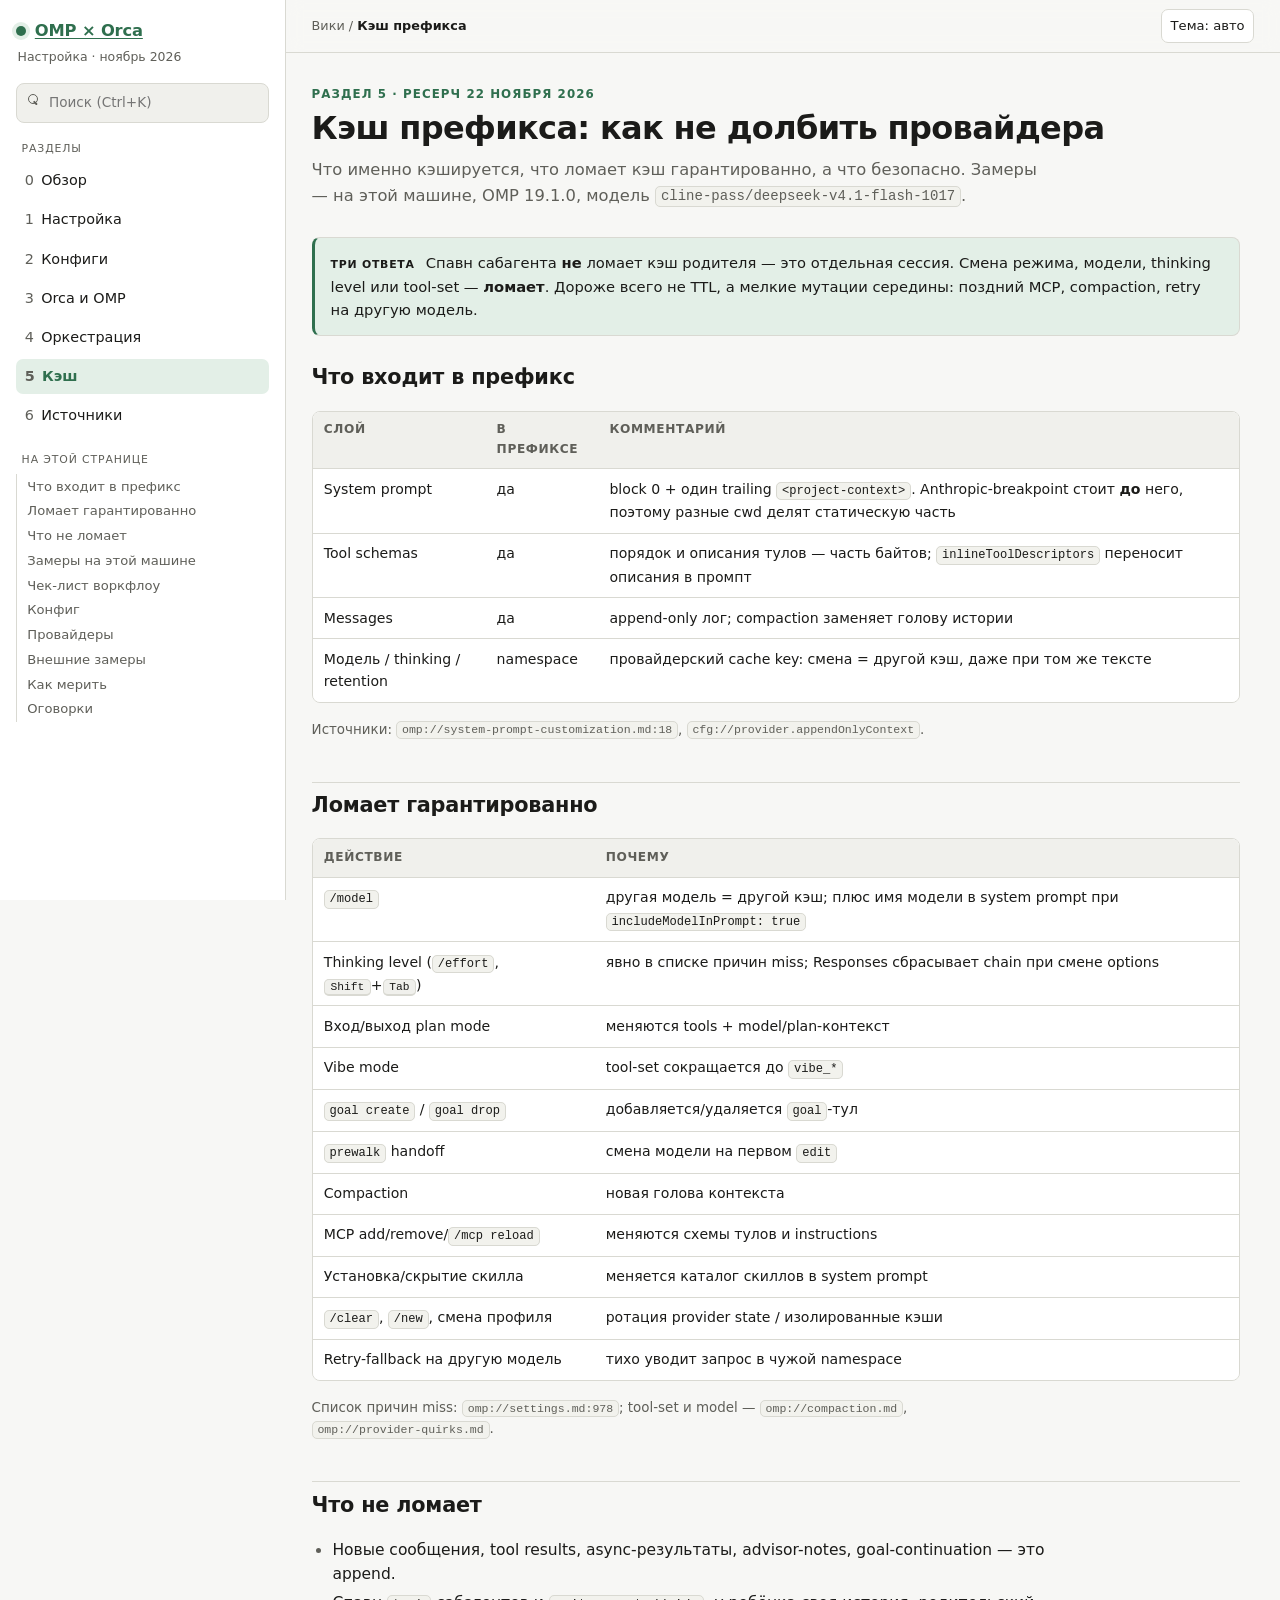
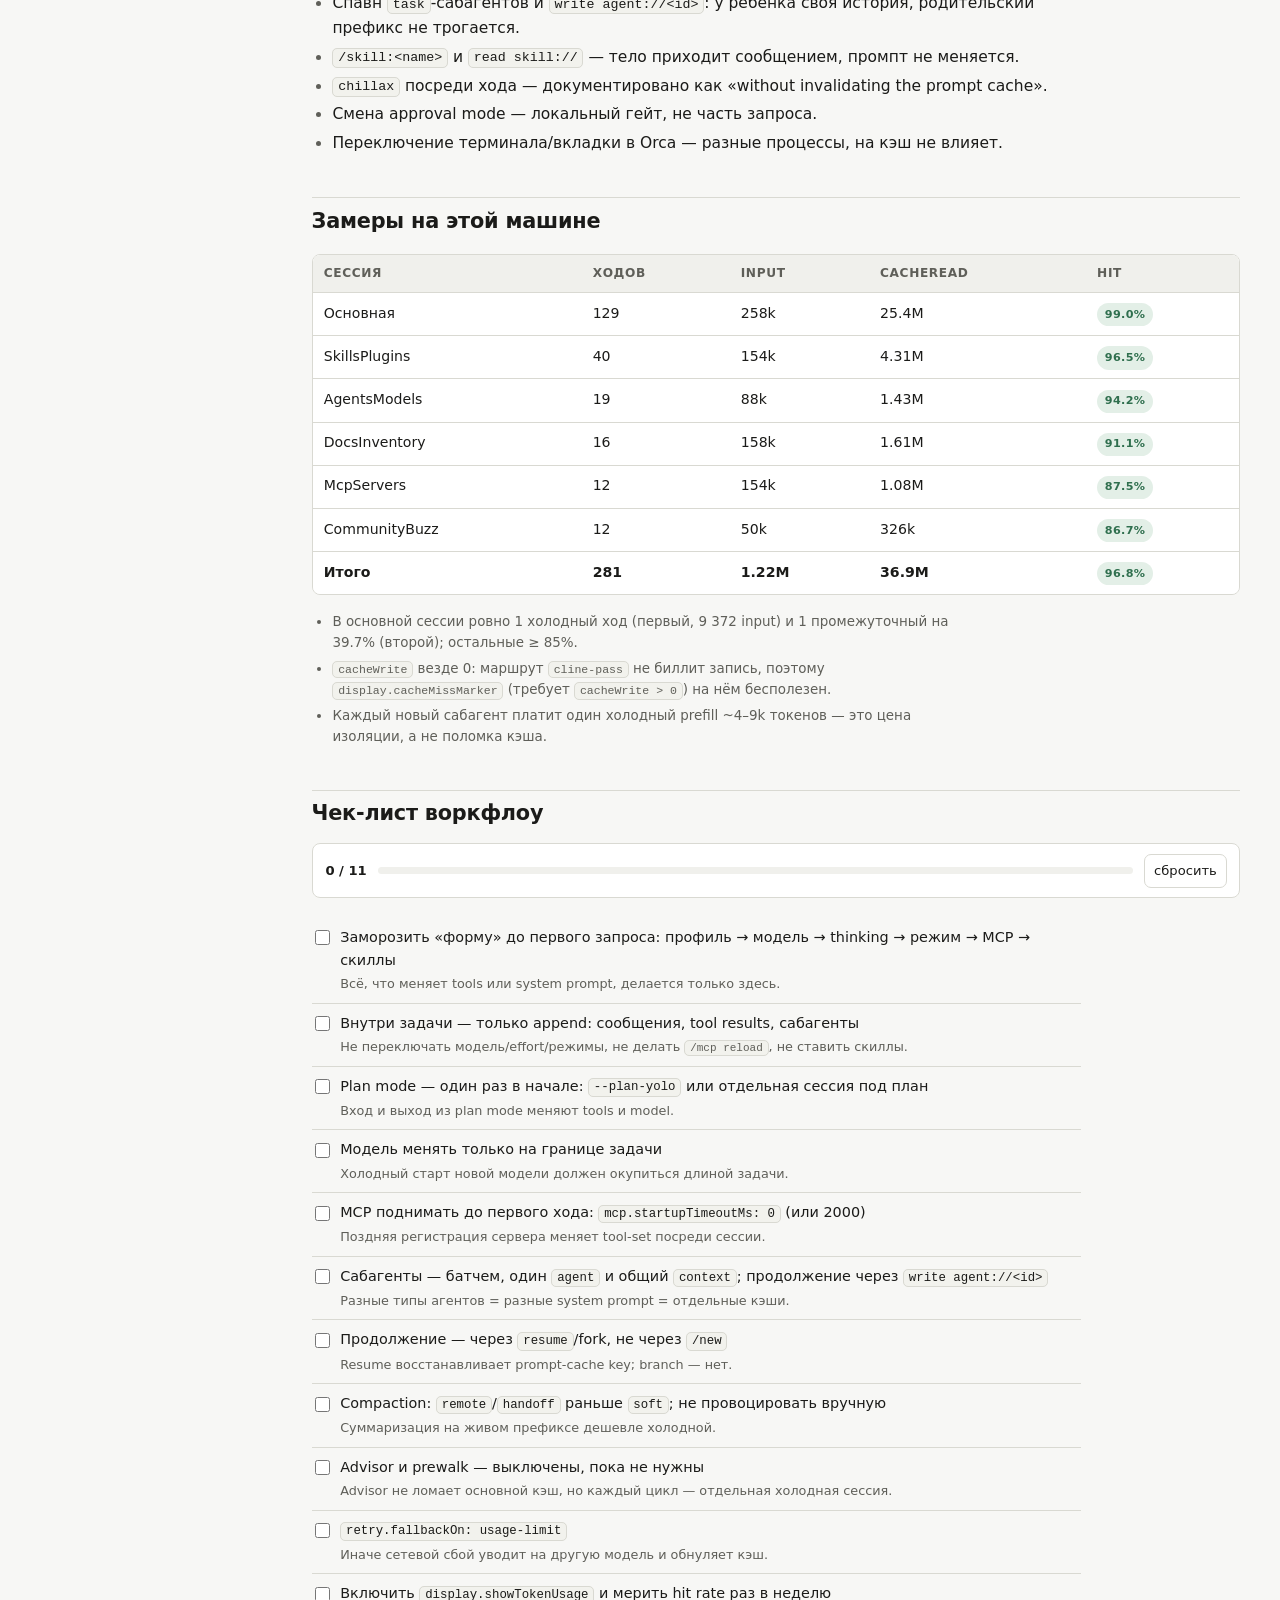
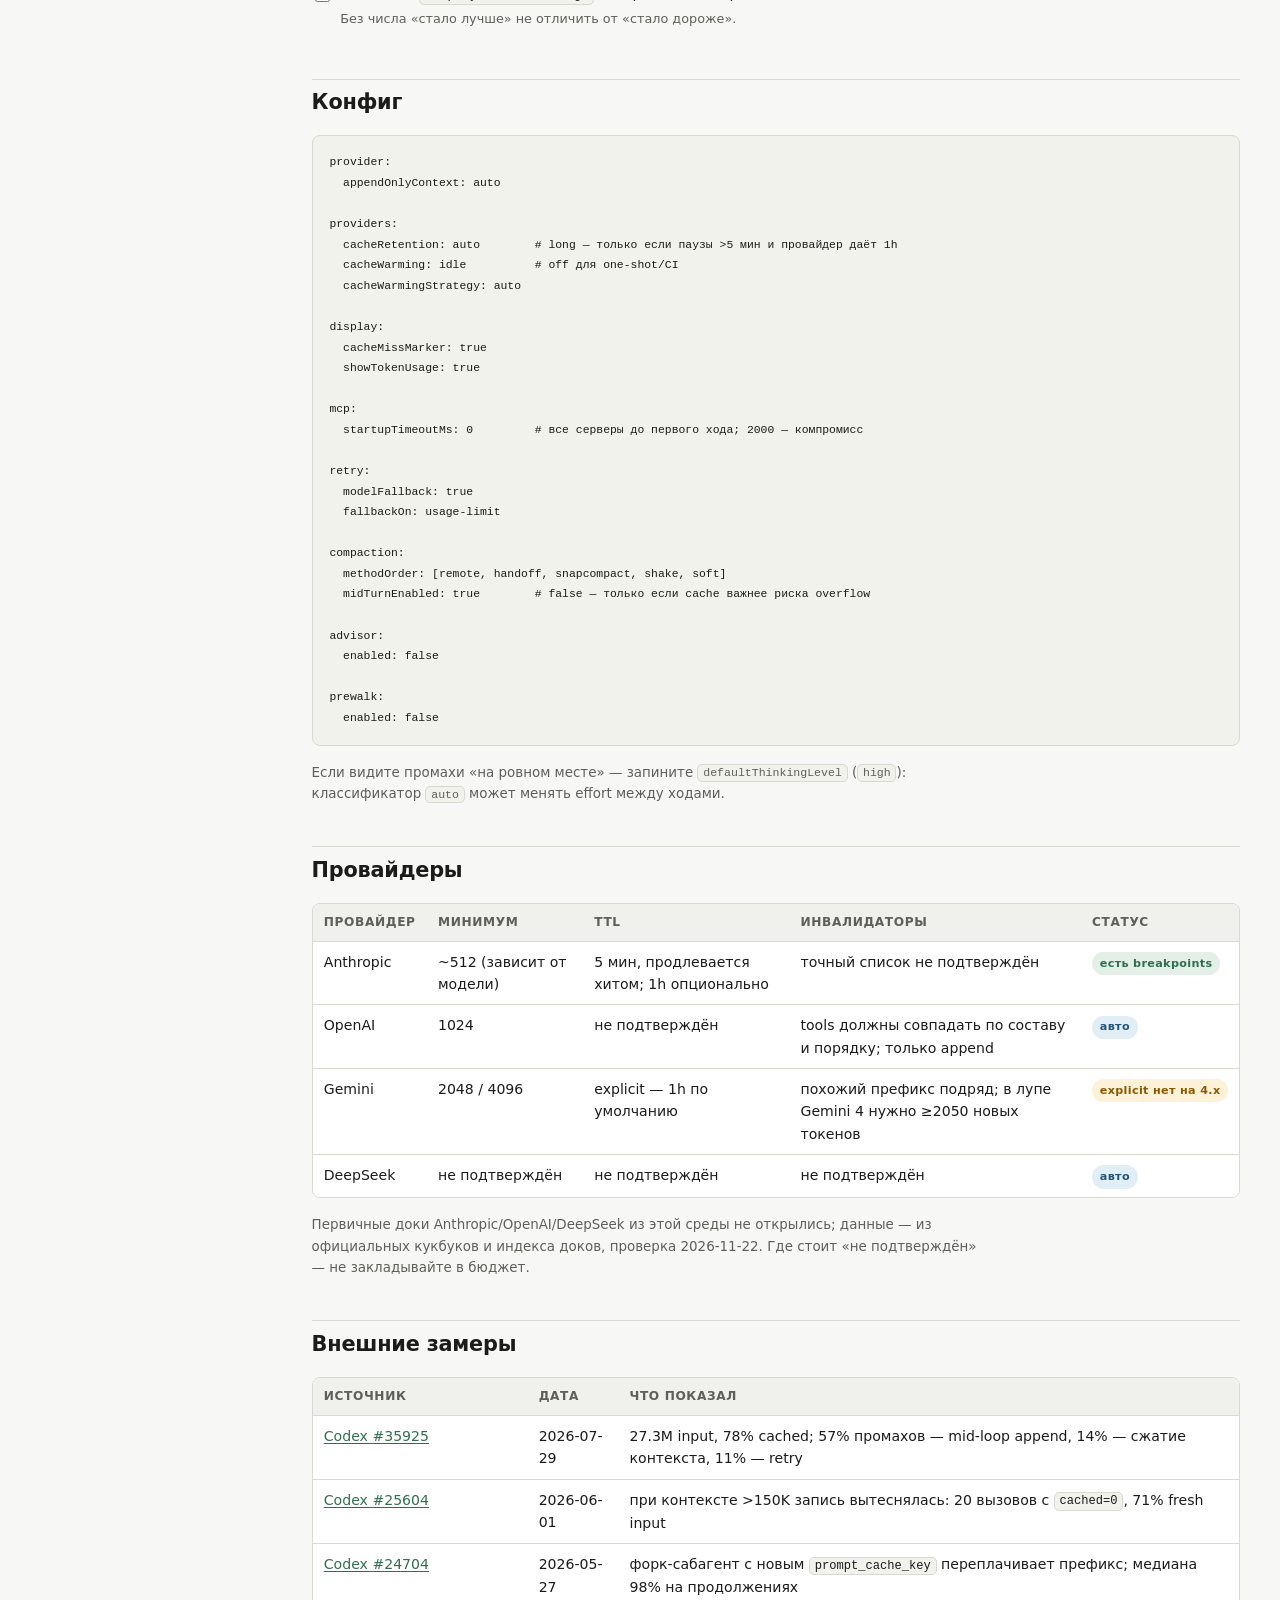
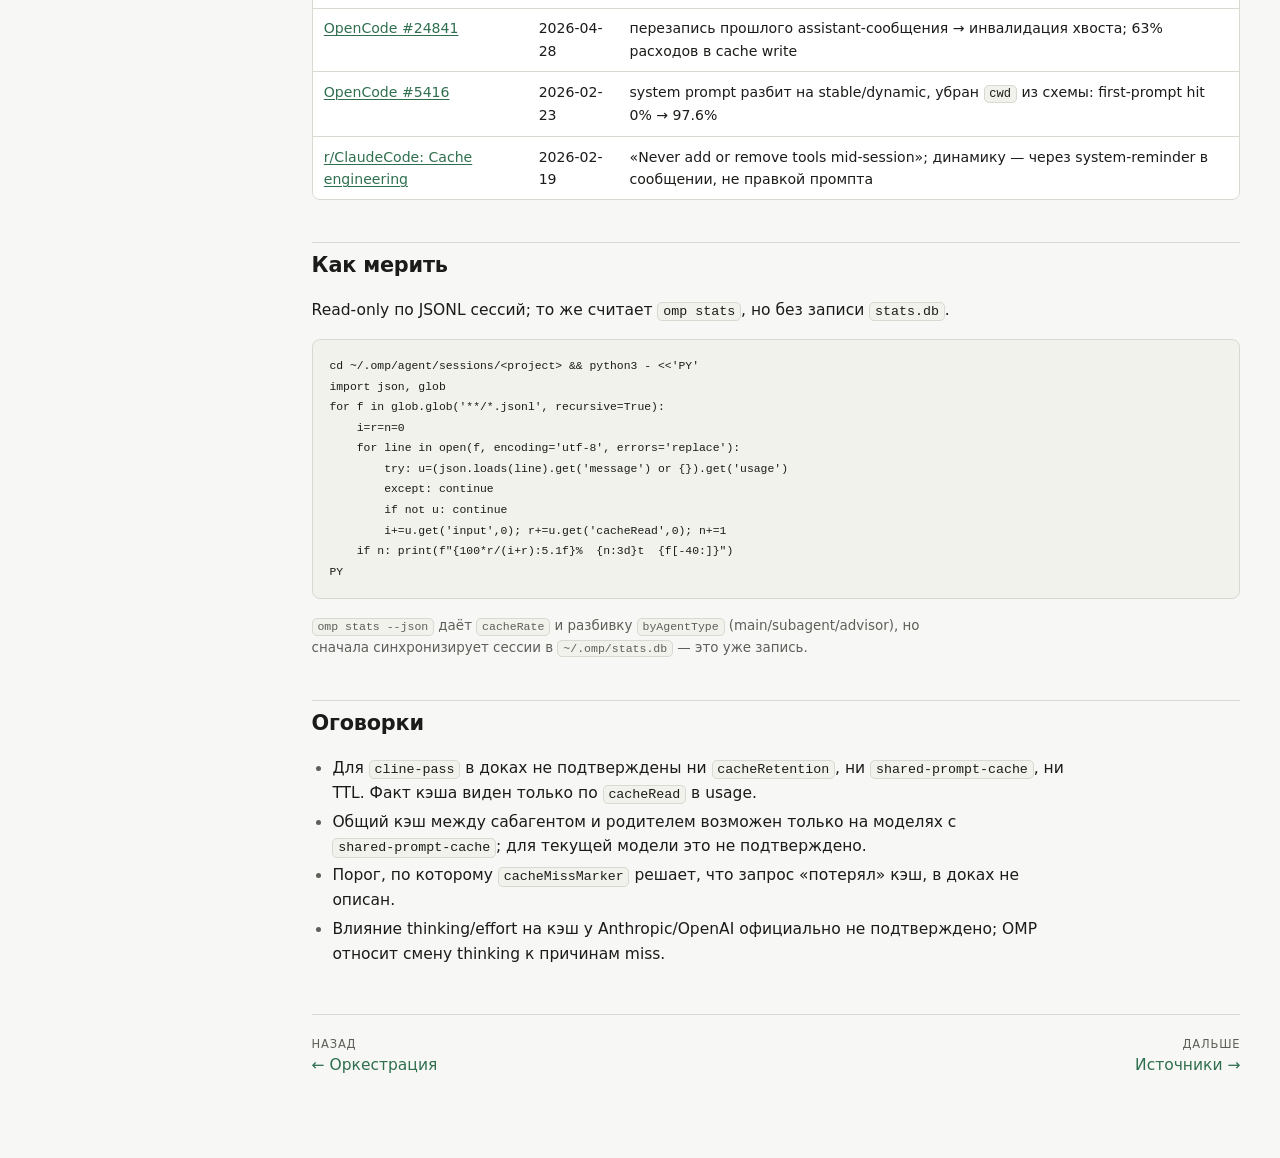
==== docs/wiki/cache.html @ 32b0e068 "docs(wiki): add prefix-cache research page (2026-11-22) - what the provider prefix consists of and w" ====
<!DOCTYPE html>
<html lang="ru">
<head>
<meta charset="utf-8">
<meta name="viewport" content="width=device-width, initial-scale=1">
<title>Кэш префикса — OMP × Orca</title>
<link rel="stylesheet" href="assets/wiki.css">
</head>
<body data-page-title="Кэш префикса">
<a class="skip" href="#main">К содержимому</a>
<div class="shell">

  <aside class="sidebar" aria-label="Навигация">
    <a class="brand" href="index.html"><span class="dot"></span> OMP × Orca</a>
    <p class="brand-sub">Настройка · ноябрь 2026</p>

    <div class="search">
      <input id="searchInput" type="search" placeholder="Поиск (Ctrl+K)" aria-label="Поиск по вики" autocomplete="off">
      <div class="search-results" id="searchResults" role="listbox"></div>
    </div>

    <p class="nav-group-title">Разделы</p>
    <ul class="nav-list">
      <li><a href="index.html"><span class="num">0</span>Обзор</a></li>
      <li><a href="setup.html"><span class="num">1</span>Настройка</a></li>
      <li><a href="config.html"><span class="num">2</span>Конфиги</a></li>
      <li><a href="orca.html"><span class="num">3</span>Orca и OMP</a></li>
      <li><a href="orchestration.html"><span class="num">4</span>Оркестрация</a></li>
      <li><a href="cache.html"><span class="num">5</span>Кэш</a></li>
      <li><a href="sources.html"><span class="num">6</span>Источники</a></li>
    </ul>

    <p class="nav-group-title">На этой странице</p>
    <ul class="toc" id="toc"></ul>
  </aside>

  <div class="main">
    <header class="topbar">
      <button class="icon-btn sidebar-toggle" id="navToggle" type="button" aria-label="Открыть меню">☰</button>
      <div class="crumbs">Вики / <b id="crumbTitle">Кэш префикса</b></div>
      <div class="top-actions">
        <button class="icon-btn" id="themeBtn" type="button">Тема: авто</button>
      </div>
    </header>

    <main class="content" id="main">
      <div class="page-head">
        <p class="eyebrow">Раздел 5 · ресерч <time datetime="2026-11-22">22 ноября 2026</time></p>
        <h1>Кэш префикса: как не долбить провайдера</h1>
        <p class="lead">Что именно кэшируется, что ломает кэш гарантированно, а что безопасно.
          Замеры — на этой машине, OMP 19.1.0, модель <code>cline-pass/deepseek-v4.1-flash-1017</code>.</p>
      </div>

      <div class="callout ok">
        <span class="tag">Три ответа</span>
        Спавн сабагента <b>не</b> ломает кэш родителя — это отдельная сессия.
        Смена режима, модели, thinking level или tool-set — <b>ломает</b>.
        Дороже всего не TTL, а мелкие мутации середины: поздний MCP, compaction, retry на другую модель.
      </div>

      <h2 id="prefix">Что входит в префикс</h2>
      <div class="table-wrap">
        <table>
          <thead><tr><th>Слой</th><th>В префиксе</th><th>Комментарий</th></tr></thead>
          <tbody>
          <tr><td>System prompt</td><td>да</td><td>block 0 + один trailing <code>&lt;project-context&gt;</code>. Anthropic-breakpoint стоит <b>до</b> него, поэтому разные cwd делят статическую часть</td></tr>
          <tr><td>Tool schemas</td><td>да</td><td>порядок и описания тулов — часть байтов; <code>inlineToolDescriptors</code> переносит описания в промпт</td></tr>
          <tr><td>Messages</td><td>да</td><td>append-only лог; compaction заменяет голову истории</td></tr>
          <tr><td>Модель / thinking / retention</td><td>namespace</td><td>провайдерский cache key: смена = другой кэш, даже при том же тексте</td></tr>
          </tbody>
        </table>
      </div>
      <p class="small muted">Источники: <code>omp://system-prompt-customization.md:18</code>, <code>cfg://provider.appendOnlyContext</code>.</p>

      <h2 id="breaks">Ломает гарантированно</h2>
      <div class="table-wrap">
        <table>
          <thead><tr><th>Действие</th><th>Почему</th></tr></thead>
          <tbody>
          <tr><td><code>/model</code></td><td>другая модель = другой кэш; плюс имя модели в system prompt при <code>includeModelInPrompt: true</code></td></tr>
          <tr><td>Thinking level (<code>/effort</code>, <kbd>Shift</kbd>+<kbd>Tab</kbd>)</td><td>явно в списке причин miss; Responses сбрасывает chain при смене options</td></tr>
          <tr><td>Вход/выход plan mode</td><td>меняются tools + model/plan-контекст</td></tr>
          <tr><td>Vibe mode</td><td>tool-set сокращается до <code>vibe_*</code></td></tr>
          <tr><td><code>goal create</code> / <code>goal drop</code></td><td>добавляется/удаляется <code>goal</code>-тул</td></tr>
          <tr><td><code>prewalk</code> handoff</td><td>смена модели на первом <code>edit</code></td></tr>
          <tr><td>Compaction</td><td>новая голова контекста</td></tr>
          <tr><td>MCP add/remove/<code>/mcp reload</code></td><td>меняются схемы тулов и instructions</td></tr>
          <tr><td>Установка/скрытие скилла</td><td>меняется каталог скиллов в system prompt</td></tr>
          <tr><td><code>/clear</code>, <code>/new</code>, смена профиля</td><td>ротация provider state / изолированные кэши</td></tr>
          <tr><td>Retry-fallback на другую модель</td><td>тихо уводит запрос в чужой namespace</td></tr>
          </tbody>
        </table>
      </div>
      <p class="small muted">Список причин miss: <code>omp://settings.md:978</code>; tool-set и model — <code>omp://compaction.md</code>, <code>omp://provider-quirks.md</code>.</p>

      <h2 id="safe">Что не ломает</h2>
      <ul>
        <li>Новые сообщения, tool results, async-результаты, advisor-notes, goal-continuation — это append.</li>
        <li>Спавн <code>task</code>-сабагентов и <code>write agent://&lt;id&gt;</code>: у ребёнка своя история, родительский префикс не трогается.</li>
        <li><code>/skill:&lt;name&gt;</code> и <code>read skill://</code> — тело приходит сообщением, промпт не меняется.</li>
        <li><code>chillax</code> посреди хода — документировано как «without invalidating the prompt cache».</li>
        <li>Смена approval mode — локальный гейт, не часть запроса.</li>
        <li>Переключение терминала/вкладки в Orca — разные процессы, на кэш не влияет.</li>
      </ul>

      <h2 id="numbers">Замеры на этой машине</h2>
      <div class="table-wrap">
        <table>
          <thead><tr><th>Сессия</th><th>Ходов</th><th>input</th><th>cacheRead</th><th>hit</th></tr></thead>
          <tbody>
          <tr><td>Основная</td><td>129</td><td>258k</td><td>25.4M</td><td><span class="badge ok">99.0%</span></td></tr>
          <tr><td>SkillsPlugins</td><td>40</td><td>154k</td><td>4.31M</td><td><span class="badge ok">96.5%</span></td></tr>
          <tr><td>AgentsModels</td><td>19</td><td>88k</td><td>1.43M</td><td><span class="badge ok">94.2%</span></td></tr>
          <tr><td>DocsInventory</td><td>16</td><td>158k</td><td>1.61M</td><td><span class="badge ok">91.1%</span></td></tr>
          <tr><td>McpServers</td><td>12</td><td>154k</td><td>1.08M</td><td><span class="badge ok">87.5%</span></td></tr>
          <tr><td>CommunityBuzz</td><td>12</td><td>50k</td><td>326k</td><td><span class="badge ok">86.7%</span></td></tr>
          <tr><td><b>Итого</b></td><td><b>281</b></td><td><b>1.22M</b></td><td><b>36.9M</b></td><td><span class="badge ok"><b>96.8%</b></span></td></tr>
          </tbody>
        </table>
      </div>
      <ul class="small muted">
        <li>В основной сессии ровно 1 холодный ход (первый, 9 372 input) и 1 промежуточный на 39.7% (второй); остальные ≥ 85%.</li>
        <li><code>cacheWrite</code> везде 0: маршрут <code>cline-pass</code> не биллит запись, поэтому <code>display.cacheMissMarker</code> (требует <code>cacheWrite &gt; 0</code>) на нём бесполезен.</li>
        <li>Каждый новый сабагент платит один холодный prefill ~4–9k токенов — это цена изоляции, а не поломка кэша.</li>
      </ul>

      <h2 id="workflow">Чек-лист воркфлоу</h2>
      <div class="progress-wrap" id="progress" role="progressbar" aria-valuemin="0" aria-valuemax="100" aria-valuenow="0">
        <div class="progress-row">
          <span class="progress-num" id="progressNum">0 / 0</span>
          <div class="progress-track"><div class="progress-fill" id="progressFill"></div></div>
          <button class="icon-btn" id="resetTasks" type="button">сбросить</button>
        </div>
      </div>
      <ul class="tasks">
        <li><label class="task"><input type="checkbox" data-task="c1-freeze"><span class="body">
          Заморозить «форму» до первого запроса: профиль → модель → thinking → режим → MCP → скиллы
          <span class="why">Всё, что меняет tools или system prompt, делается только здесь.</span></span></label></li>
        <li><label class="task"><input type="checkbox" data-task="c2-append"><span class="body">
          Внутри задачи — только append: сообщения, tool results, сабагенты
          <span class="why">Не переключать модель/effort/режимы, не делать <code>/mcp reload</code>, не ставить скиллы.</span></span></label></li>
        <li><label class="task"><input type="checkbox" data-task="c3-plan"><span class="body">
          Plan mode — один раз в начале: <code>--plan-yolo</code> или отдельная сессия под план
          <span class="why">Вход и выход из plan mode меняют tools и model.</span></span></label></li>
        <li><label class="task"><input type="checkbox" data-task="c4-model"><span class="body">
          Модель менять только на границе задачи
          <span class="why">Холодный старт новой модели должен окупиться длиной задачи.</span></span></label></li>
        <li><label class="task"><input type="checkbox" data-task="c5-mcp"><span class="body">
          MCP поднимать до первого хода: <code>mcp.startupTimeoutMs: 0</code> (или 2000)
          <span class="why">Поздняя регистрация сервера меняет tool-set посреди сессии.</span></span></label></li>
        <li><label class="task"><input type="checkbox" data-task="c6-batch"><span class="body">
          Сабагенты — батчем, один <code>agent</code> и общий <code>context</code>; продолжение через <code>write agent://&lt;id&gt;</code>
          <span class="why">Разные типы агентов = разные system prompt = отдельные кэши.</span></span></label></li>
        <li><label class="task"><input type="checkbox" data-task="c7-resume"><span class="body">
          Продолжение — через <code>resume</code>/fork, не через <code>/new</code>
          <span class="why">Resume восстанавливает prompt-cache key; branch — нет.</span></span></label></li>
        <li><label class="task"><input type="checkbox" data-task="c8-compaction"><span class="body">
          Compaction: <code>remote</code>/<code>handoff</code> раньше <code>soft</code>; не провоцировать вручную
          <span class="why">Суммаризация на живом префиксе дешевле холодной.</span></span></label></li>
        <li><label class="task"><input type="checkbox" data-task="c9-advisor"><span class="body">
          Advisor и prewalk — выключены, пока не нужны
          <span class="why">Advisor не ломает основной кэш, но каждый цикл — отдельная холодная сессия.</span></span></label></li>
        <li><label class="task"><input type="checkbox" data-task="c10-fallback"><span class="body">
          <code>retry.fallbackOn: usage-limit</code>
          <span class="why">Иначе сетевой сбой уводит на другую модель и обнуляет кэш.</span></span></label></li>
        <li><label class="task"><input type="checkbox" data-task="c11-observe"><span class="body">
          Включить <code>display.showTokenUsage</code> и мерить hit rate раз в неделю
          <span class="why">Без числа «стало лучше» не отличить от «стало дороже».</span></span></label></li>
      </ul>

      <h2 id="config">Конфиг</h2>
<pre><code>provider:
  appendOnlyContext: auto

providers:
  cacheRetention: auto        # long — только если паузы &gt;5 мин и провайдер даёт 1h
  cacheWarming: idle          # off для one-shot/CI
  cacheWarmingStrategy: auto

display:
  cacheMissMarker: true
  showTokenUsage: true

mcp:
  startupTimeoutMs: 0         # все серверы до первого хода; 2000 — компромисс

retry:
  modelFallback: true
  fallbackOn: usage-limit

compaction:
  methodOrder: [remote, handoff, snapcompact, shake, soft]
  midTurnEnabled: true        # false — только если cache важнее риска overflow

advisor:
  enabled: false

prewalk:
  enabled: false</code></pre>
      <p class="small muted">Если видите промахи «на ровном месте» — запините <code>defaultThinkingLevel</code> (<code>high</code>): классификатор <code>auto</code> может менять effort между ходами.</p>

      <h2 id="providers">Провайдеры</h2>
      <div class="table-wrap">
        <table>
          <thead><tr><th>Провайдер</th><th>Минимум</th><th>TTL</th><th>Инвалидаторы</th><th>Статус</th></tr></thead>
          <tbody>
          <tr><td>Anthropic</td><td>~512 (зависит от модели)</td><td>5 мин, продлевается хитом; 1h опционально</td><td>точный список не подтверждён</td><td><span class="badge ok">есть breakpoints</span></td></tr>
          <tr><td>OpenAI</td><td>1024</td><td>не подтверждён</td><td>tools должны совпадать по составу и порядку; только append</td><td><span class="badge info">авто</span></td></tr>
          <tr><td>Gemini</td><td>2048 / 4096</td><td>explicit — 1h по умолчанию</td><td>похожий префикс подряд; в лупе Gemini 4 нужно ≥2050 новых токенов</td><td><span class="badge warn">explicit нет на 4.x</span></td></tr>
          <tr><td>DeepSeek</td><td>не подтверждён</td><td>не подтверждён</td><td>не подтверждён</td><td><span class="badge info">авто</span></td></tr>
          </tbody>
        </table>
      </div>
      <p class="small muted">Первичные доки Anthropic/OpenAI/DeepSeek из этой среды не открылись; данные — из официальных кукбуков и индекса доков, проверка 2026-11-22. Где стоит «не подтверждён» — не закладывайте в бюджет.</p>

      <h2 id="evidence">Внешние замеры</h2>
      <div class="table-wrap">
        <table>
          <thead><tr><th>Источник</th><th>Дата</th><th>Что показал</th></tr></thead>
          <tbody>
          <tr><td><a href="https://github.com/openai/codex/issues/35925">Codex #35925</a></td><td>2026-07-29</td><td>27.3M input, 78% cached; 57% промахов — mid-loop append, 14% — сжатие контекста, 11% — retry</td></tr>
          <tr><td><a href="https://github.com/openai/codex/issues/25604">Codex #25604</a></td><td>2026-06-01</td><td>при контексте &gt;150K запись вытеснялась: 20 вызовов с <code>cached=0</code>, 71% fresh input</td></tr>
          <tr><td><a href="https://github.com/openai/codex/issues/24704">Codex #24704</a></td><td>2026-05-27</td><td>форк-сабагент с новым <code>prompt_cache_key</code> переплачивает префикс; медиана 98% на продолжениях</td></tr>
          <tr><td><a href="https://github.com/anomalyco/opencode/issues/24841">OpenCode #24841</a></td><td>2026-04-28</td><td>перезапись прошлого assistant-сообщения → инвалидация хвоста; 63% расходов в cache write</td></tr>
          <tr><td><a href="https://github.com/anomalyco/opencode/issues/5416">OpenCode #5416</a></td><td>2026-02-23</td><td>system prompt разбит на stable/dynamic, убран <code>cwd</code> из схемы: first-prompt hit 0% → 97.6%</td></tr>
          <tr><td><a href="https://www.reddit.com/r/ClaudeCode/comments/1r9dfpx/cache_engineering_how_to_build_successful_agents/">r/ClaudeCode: Cache engineering</a></td><td>2026-02-19</td><td>«Never add or remove tools mid-session»; динамику — через system-reminder в сообщении, не правкой промпта</td></tr>
          </tbody>
        </table>
      </div>

      <h2 id="measure">Как мерить</h2>
      <p>Read-only по JSONL сессий; то же считает <code>omp stats</code>, но без записи <code>stats.db</code>.</p>
<pre><code>cd ~/.omp/agent/sessions/&lt;project&gt; &amp;&amp; python3 - &lt;&lt;'PY'
import json, glob
for f in glob.glob('**/*.jsonl', recursive=True):
    i=r=n=0
    for line in open(f, encoding='utf-8', errors='replace'):
        try: u=(json.loads(line).get('message') or {}).get('usage')
        except: continue
        if not u: continue
        i+=u.get('input',0); r+=u.get('cacheRead',0); n+=1
    if n: print(f"{100*r/(i+r):5.1f}%  {n:3d}t  {f[-40:]}")
PY</code></pre>
      <p class="small muted"><code>omp stats --json</code> даёт <code>cacheRate</code> и разбивку <code>byAgentType</code> (main/subagent/advisor), но сначала синхронизирует сессии в <code>~/.omp/stats.db</code> — это уже запись.</p>

      <h2 id="caveats">Оговорки</h2>
      <ul>
        <li>Для <code>cline-pass</code> в доках не подтверждены ни <code>cacheRetention</code>, ни <code>shared-prompt-cache</code>, ни TTL. Факт кэша виден только по <code>cacheRead</code> в usage.</li>
        <li>Общий кэш между сабагентом и родителем возможен только на моделях с <code>shared-prompt-cache</code>; для текущей модели это не подтверждено.</li>
        <li>Порог, по которому <code>cacheMissMarker</code> решает, что запрос «потерял» кэш, в доках не описан.</li>
        <li>Влияние thinking/effort на кэш у Anthropic/OpenAI официально не подтверждено; OMP относит смену thinking к причинам miss.</li>
      </ul>

      <nav class="pager" aria-label="Навигация по разделам">
        <a href="orchestration.html"><span class="dir">Назад</span>← Оркестрация</a>
        <a class="next" href="sources.html"><span class="dir">Дальше</span>Источники →</a>
      </nav>
    </main>
  </div>
</div>
<script src="assets/wiki.js"></script>
</body>
</html>
---- docs/wiki/assets/wiki.css ----
/* OMP × Orca wiki — offline, no external assets */
:root {
  --bg: #f7f7f5;
  --surface: #ffffff;
  --surface-2: #f0f0ec;
  --fg: #1b1b19;
  --muted: #5f5f59;
  --border: #d9d9d2;
  --accent: #2f6f4e;
  --accent-soft: #e3efe7;
  --warn: #8a5a00;
  --warn-soft: #fdf1d8;
  --danger: #9b2c2c;
  --danger-soft: #fbe6e6;
  --info: #22557a;
  --info-soft: #e2eef6;
  --code-bg: #f2f2ed;
  --radius: 10px;
  --shadow: 0 1px 2px rgba(0,0,0,.05), 0 8px 24px rgba(0,0,0,.04);
  --font: system-ui, -apple-system, "Segoe UI", Roboto, "Helvetica Neue", Arial, sans-serif;
  --mono: ui-monospace, SFMono-Regular, Menlo, Consolas, "Liberation Mono", monospace;
}

@media (prefers-color-scheme: dark) {
  :root:not([data-theme="light"]) {
    --bg: #16171a;
    --surface: #1d1f23;
    --surface-2: #24262b;
    --fg: #e8e8e4;
    --muted: #a3a39c;
    --border: #35383e;
    --accent: #7fbf9b;
    --accent-soft: #22322a;
    --warn: #e2b45c;
    --warn-soft: #332a17;
    --danger: #f08a8a;
    --danger-soft: #35201f;
    --info: #8fc4e8;
    --info-soft: #1c2c38;
    --code-bg: #202227;
    --shadow: 0 1px 2px rgba(0,0,0,.4);
  }
}

:root[data-theme="dark"] {
  --bg: #16171a;
  --surface: #1d1f23;
  --surface-2: #24262b;
  --fg: #e8e8e4;
  --muted: #a3a39c;
  --border: #35383e;
  --accent: #7fbf9b;
  --accent-soft: #22322a;
  --warn: #e2b45c;
  --warn-soft: #332a17;
  --danger: #f08a8a;
  --danger-soft: #35201f;
  --info: #8fc4e8;
  --info-soft: #1c2c38;
  --code-bg: #202227;
  --shadow: 0 1px 2px rgba(0,0,0,.4);
}

* { box-sizing: border-box; }
html { scroll-behavior: smooth; scroll-padding-top: 5rem; }
body {
  margin: 0;
  background: var(--bg);
  color: var(--fg);
  font-family: var(--font);
  font-size: 15.5px;
  line-height: 1.6;
  -webkit-font-smoothing: antialiased;
}

a { color: var(--accent); text-decoration-thickness: 1px; text-underline-offset: 2px; }
a:hover { text-decoration-thickness: 2px; }

.skip {
  position: absolute; left: -999px; top: 0; z-index: 100;
  background: var(--surface); color: var(--fg); padding: .6rem 1rem; border: 1px solid var(--border);
}
.skip:focus { left: 1rem; top: 1rem; }

/* ---------- shell ---------- */
.shell {
  display: grid;
  grid-template-columns: 286px minmax(0, 1fr);
  min-height: 100vh;
}

.sidebar {
  position: sticky;
  top: 0;
  height: 100vh;
  overflow-y: auto;
  background: var(--surface);
  border-right: 1px solid var(--border);
  padding: 1.1rem 1rem 2rem;
  z-index: 30;
}

.brand {
  display: flex; align-items: center; gap: .55rem;
  font-weight: 650; letter-spacing: -.01em; font-size: 1.02rem;
  margin: 0 0 .2rem;
}
.brand .dot {
  width: 10px; height: 10px; border-radius: 50%;
  background: var(--accent); box-shadow: 0 0 0 4px var(--accent-soft);
  flex: 0 0 auto;
}
.brand-sub { color: var(--muted); font-size: .78rem; margin: 0 0 1rem .1rem; }

.nav-group-title {
  font-size: .68rem; text-transform: uppercase; letter-spacing: .08em;
  color: var(--muted); margin: 1.1rem 0 .35rem .35rem;
}
.nav-list { list-style: none; margin: 0; padding: 0; }
.nav-list a {
  display: block; padding: .38rem .55rem; border-radius: 7px;
  color: var(--fg); text-decoration: none; font-size: .9rem;
}
.nav-list a:hover { background: var(--surface-2); }
.nav-list a.current {
  background: var(--accent-soft); color: var(--accent); font-weight: 600;
}
.nav-list a .num { color: var(--muted); font-variant-numeric: tabular-nums; margin-right: .45rem; }

.toc { list-style: none; margin: .2rem 0 0; padding: 0; border-left: 1px solid var(--border); }
.toc li { margin: 0; }
.toc a {
  display: block; padding: .22rem .55rem; margin-left: -.5px;
  color: var(--muted); text-decoration: none; font-size: .82rem;
  border-left: 2px solid transparent; line-height: 1.35;
}
.toc a:hover { color: var(--fg); }
.toc a.active { color: var(--accent); border-left-color: var(--accent); font-weight: 600; }
.toc .lvl3 a { padding-left: 1.5rem; font-size: .78rem; }

.search { position: relative; margin: 0 0 .8rem; }
.search input {
  width: 100%; padding: .5rem .65rem .5rem 2rem;
  background: var(--surface-2); color: var(--fg);
  border: 1px solid var(--border); border-radius: 8px;
  font: inherit; font-size: .85rem;
}
.search input:focus { outline: 2px solid var(--accent-soft); border-color: var(--accent); }
.search::before {
  content: ""; position: absolute; left: .72rem; top: .72rem;
  width: 8px; height: 8px; border: 1.5px solid var(--muted); border-radius: 50%;
  pointer-events: none;
}
.search::after {
  content: ""; position: absolute; left: 1.06rem; top: 1.22rem;
  width: 5px; height: 1.5px; background: var(--muted);
  transform: rotate(45deg); border-radius: 1px; pointer-events: none;
}
.search-results {
  position: absolute; left: 0; right: 0; top: calc(100% + .3rem);
  background: var(--surface); border: 1px solid var(--border); border-radius: 8px;
  box-shadow: var(--shadow); max-height: 320px; overflow: auto; z-index: 40;
  display: none;
}
.search-results.open { display: block; }
.search-results a {
  display: block; padding: .45rem .6rem; text-decoration: none; color: var(--fg);
  font-size: .82rem; border-bottom: 1px solid var(--border);
}
.search-results a:last-child { border-bottom: 0; }
.search-results a:hover { background: var(--surface-2); }
.search-results .sect { color: var(--muted); font-size: .72rem; }
.search-empty { padding: .6rem; color: var(--muted); font-size: .82rem; }

/* ---------- main ---------- */
.main { min-width: 0; }
.topbar {
  position: sticky; top: 0; z-index: 20;
  display: flex; align-items: center; gap: .75rem;
  padding: .55rem 1.6rem;
  background: color-mix(in srgb, var(--bg) 88%, transparent);
  backdrop-filter: blur(8px);
  border-bottom: 1px solid var(--border);
}
.crumbs { color: var(--muted); font-size: .8rem; flex: 1; min-width: 0; }
.crumbs b { color: var(--fg); font-weight: 600; }
.top-actions { display: flex; gap: .4rem; }
.icon-btn {
  border: 1px solid var(--border); background: var(--surface); color: var(--fg);
  border-radius: 7px; padding: .35rem .55rem; cursor: pointer; font: inherit; font-size: .82rem;
}
.icon-btn:hover { background: var(--surface-2); }

.content { max-width: 980px; padding: 2rem 1.6rem 5rem; }
.page-head { margin-bottom: 1.8rem; }
.eyebrow { color: var(--accent); font-size: .74rem; font-weight: 700; letter-spacing: .09em; text-transform: uppercase; margin: 0 0 .4rem; }
h1 { font-size: 2rem; line-height: 1.15; letter-spacing: -.02em; margin: 0 0 .6rem; }
.lead { color: var(--muted); font-size: 1.02rem; margin: 0; max-width: 70ch; }

h2 {
  font-size: 1.3rem; letter-spacing: -.01em;
  margin: 2.6rem 0 .8rem; padding-top: .4rem;
  border-top: 1px solid var(--border);
}
h2:first-of-type { border-top: 0; margin-top: 1.2rem; }
h3 { font-size: 1.02rem; margin: 1.6rem 0 .5rem; }
p, ul, ol { max-width: 78ch; }
ul, ol { padding-left: 1.3rem; }
li { margin: .25rem 0; }
li::marker { color: var(--muted); }
hr { border: 0; border-top: 1px solid var(--border); margin: 2rem 0; }

.muted { color: var(--muted); }
.small { font-size: .84rem; }
.nowrap { white-space: nowrap; }

/* ---------- components ---------- */
.grid { display: grid; gap: .9rem; }
.grid.two { grid-template-columns: repeat(auto-fit, minmax(260px, 1fr)); }
.grid.three { grid-template-columns: repeat(auto-fit, minmax(200px, 1fr)); }

.card {
  background: var(--surface); border: 1px solid var(--border);
  border-radius: var(--radius); padding: 1rem 1.1rem;
}
.card h3 { margin: 0 0 .35rem; font-size: .98rem; }
.card p { margin: 0; color: var(--muted); font-size: .88rem; }
.card .kpi { font-size: 1.5rem; font-weight: 700; letter-spacing: -.02em; color: var(--fg); }
.card a { font-size: .86rem; }

.callout {
  border: 1px solid var(--border); border-left: 3px solid var(--info);
  background: var(--info-soft); border-radius: 8px;
  padding: .8rem 1rem; margin: 1rem 0; font-size: .92rem;
}
.callout > :first-child { margin-top: 0; }
.callout > :last-child { margin-bottom: 0; }
.callout.warn { border-left-color: var(--warn); background: var(--warn-soft); }
.callout.danger { border-left-color: var(--danger); background: var(--danger-soft); }
.callout.ok { border-left-color: var(--accent); background: var(--accent-soft); }
.callout .tag {
  display: inline-block; font-size: .68rem; font-weight: 700; letter-spacing: .07em;
  text-transform: uppercase; margin-right: .4rem;
}

.table-wrap { overflow-x: auto; margin: 1rem 0; border: 1px solid var(--border); border-radius: 8px; }
table { border-collapse: collapse; width: 100%; font-size: .88rem; background: var(--surface); }
th, td { text-align: left; padding: .55rem .7rem; border-bottom: 1px solid var(--border); vertical-align: top; }
th { background: var(--surface-2); font-size: .76rem; text-transform: uppercase; letter-spacing: .05em; color: var(--muted); }
tbody tr:last-child td { border-bottom: 0; }
tbody tr:hover td { background: color-mix(in srgb, var(--surface-2) 55%, transparent); }

code, kbd { font-family: var(--mono); font-size: .86em; }
code:not(pre code) {
  background: var(--code-bg); border: 1px solid var(--border);
  padding: .08rem .3rem; border-radius: 5px; white-space: nowrap;
}
kbd {
  background: var(--surface-2); border: 1px solid var(--border);
  border-bottom-width: 2px; border-radius: 5px; padding: .05rem .35rem; font-size: .8em;
}
pre {
  position: relative; margin: 1rem 0; padding: 1rem 1.05rem;
  background: var(--code-bg); border: 1px solid var(--border);
  border-radius: 8px; overflow-x: auto; font-size: .83rem; line-height: 1.55;
}
pre code { white-space: pre; }
.copy {
  position: absolute; top: .45rem; right: .45rem;
  border: 1px solid var(--border); background: var(--surface); color: var(--muted);
  border-radius: 6px; padding: .15rem .45rem; font-size: .72rem; cursor: pointer; font-family: var(--font);
  opacity: 0; transition: opacity .12s;
}
pre:hover .copy, .copy:focus { opacity: 1; }
.copy.done { color: var(--accent); border-color: var(--accent); }

.badge {
  display: inline-block; font-size: .7rem; font-weight: 650; letter-spacing: .03em;
  padding: .1rem .42rem; border-radius: 999px; border: 1px solid var(--border);
  background: var(--surface-2); color: var(--muted); white-space: nowrap;
}
.badge.ok { background: var(--accent-soft); color: var(--accent); border-color: transparent; }
.badge.warn { background: var(--warn-soft); color: var(--warn); border-color: transparent; }
.badge.bad { background: var(--danger-soft); color: var(--danger); border-color: transparent; }
.badge.info { background: var(--info-soft); color: var(--info); border-color: transparent; }

/* ---------- checklists ---------- */
.progress-wrap {
  position: sticky; top: 3.1rem; z-index: 15;
  background: var(--surface); border: 1px solid var(--border); border-radius: 8px;
  padding: .6rem .8rem; margin: 0 0 1.2rem;
}
.progress-row { display: flex; align-items: center; gap: .7rem; font-size: .82rem; color: var(--muted); }
.progress-track { flex: 1; height: 7px; background: var(--surface-2); border-radius: 999px; overflow: hidden; }
.progress-fill { height: 100%; width: 0%; background: var(--accent); transition: width .2s ease; }
.progress-num { font-variant-numeric: tabular-nums; color: var(--fg); font-weight: 650; }

.phase { margin: 1.6rem 0; }
.phase-head { display: flex; align-items: baseline; gap: .6rem; flex-wrap: wrap; }
.phase-head h3 { margin: 0; }
.phase-count { color: var(--muted); font-size: .78rem; font-variant-numeric: tabular-nums; }
.tasks { list-style: none; margin: .6rem 0 0; padding: 0; }
.tasks li { margin: 0; border-bottom: 1px solid var(--border); }
.tasks li:last-child { border-bottom: 0; }
.task {
  display: flex; gap: .65rem; align-items: flex-start;
  padding: .5rem .2rem; cursor: pointer; font-size: .9rem;
}
.task input { margin: .28rem 0 0; accent-color: var(--accent); width: 15px; height: 15px; flex: 0 0 auto; }
.task .body { min-width: 0; }
.task .body code { white-space: normal; word-break: break-word; }
.task.done .body { color: var(--muted); text-decoration: line-through; text-decoration-color: color-mix(in srgb, var(--muted) 55%, transparent); }
.task .why { display: block; color: var(--muted); font-size: .8rem; margin-top: .15rem; }

/* ---------- diagrams ---------- */
.figure {
  margin: 1.2rem 0; padding: 1rem; background: var(--surface);
  border: 1px solid var(--border); border-radius: var(--radius);
  overflow-x: auto;
}
.figure svg { display: block; width: 100%; height: auto; }
.figure figcaption { color: var(--muted); font-size: .8rem; margin-top: .6rem; text-align: center; }
.svg-box { fill: var(--surface-2); stroke: var(--border); }
.svg-accent { fill: var(--accent-soft); stroke: var(--accent); }
.svg-node { fill: var(--surface); stroke: var(--border); }
.svg-text { fill: var(--fg); font-family: var(--font); font-size: 12px; }
.svg-muted { fill: var(--muted); font-family: var(--font); font-size: 11px; }
.svg-line { stroke: var(--muted); stroke-width: 1.4; fill: none; }
.svg-line-accent { stroke: var(--accent); stroke-width: 1.6; fill: none; stroke-dasharray: 5 4; }
.svg-label { fill: var(--muted); font-family: var(--font); font-size: 10.5px; }

/* ---------- misc ---------- */
.pager { display: flex; justify-content: space-between; gap: 1rem; margin-top: 3rem; padding-top: 1.2rem; border-top: 1px solid var(--border); }
.pager a { display: block; max-width: 48%; text-decoration: none; }
.pager .dir { display: block; color: var(--muted); font-size: .72rem; text-transform: uppercase; letter-spacing: .07em; }
.pager .next { text-align: right; }

.sidebar-toggle { display: none; }

@media (max-width: 900px) {
  .shell { grid-template-columns: 1fr; }
  .sidebar {
    position: fixed; inset: 0 auto 0 0; width: 290px; transform: translateX(-102%);
    transition: transform .18s ease; box-shadow: var(--shadow);
  }
  body.nav-open .sidebar { transform: none; }
  .sidebar-toggle { display: inline-block; }
  .content { padding: 1.4rem 1rem 4rem; }
  .topbar { padding: .5rem 1rem; }
  h1 { font-size: 1.6rem; }
  body.nav-open::after {
    content: ""; position: fixed; inset: 0; background: rgba(0,0,0,.35); z-index: 25;
  }
  .figure svg { min-width: 640px; }
  code:not(pre code) { white-space: normal; overflow-wrap: anywhere; }
}

@media print {
  .sidebar, .topbar, .pager, .copy, .progress-wrap { display: none; }
  .shell { display: block; }
  .content { max-width: none; padding: 0; }
  a { color: inherit; text-decoration: none; }
  pre { break-inside: avoid; }
}
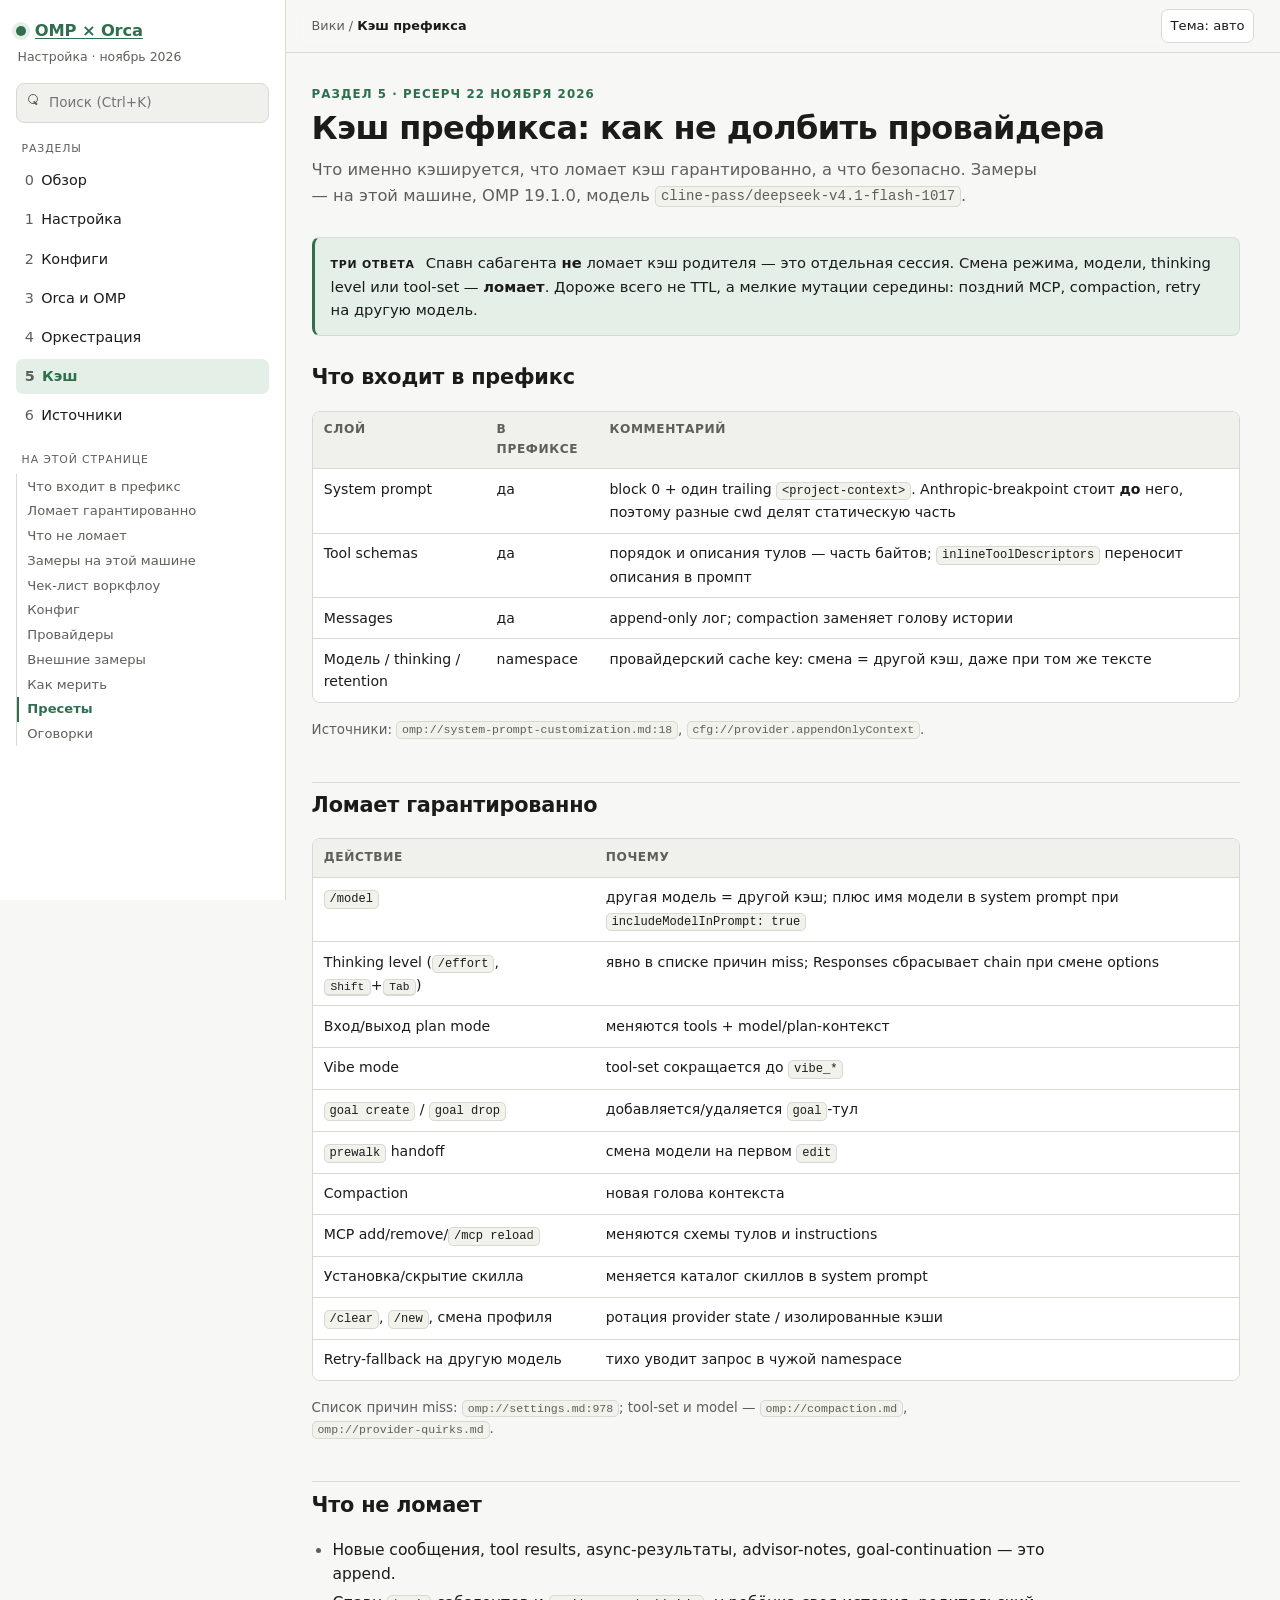
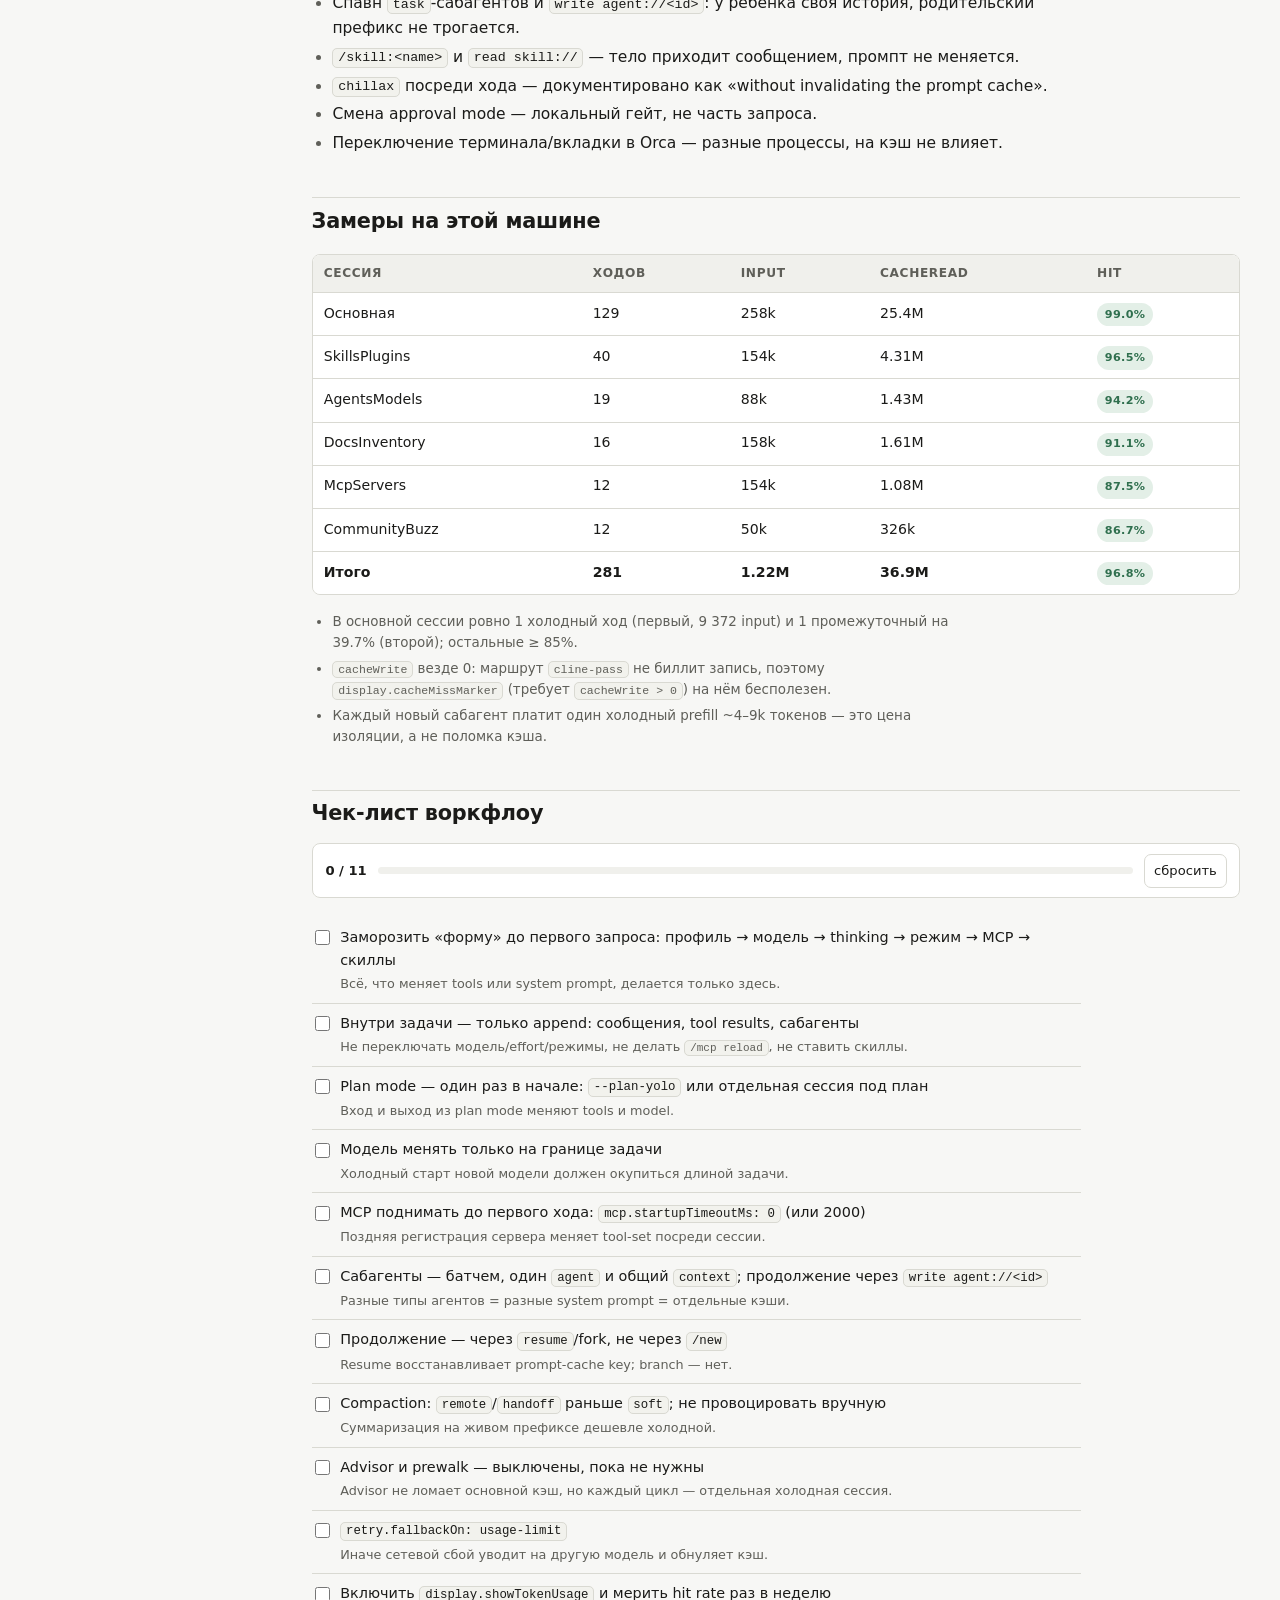
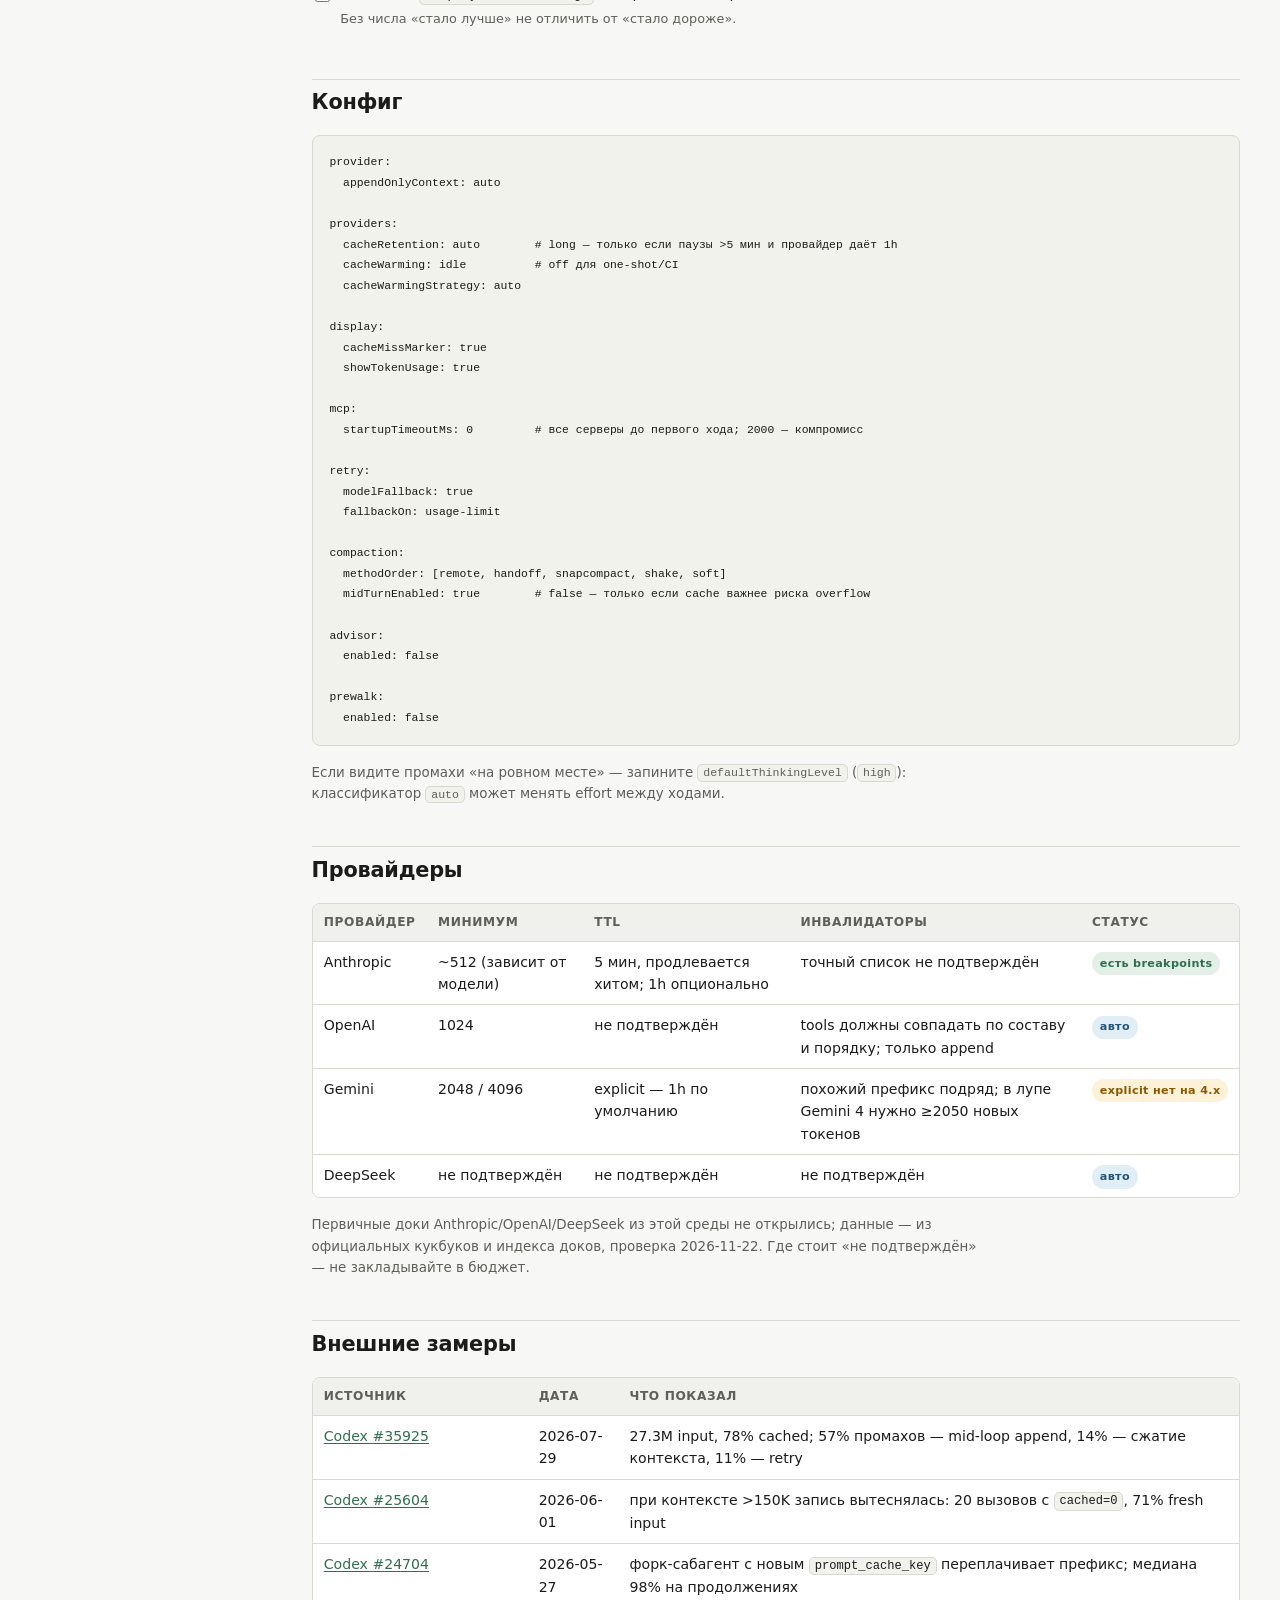
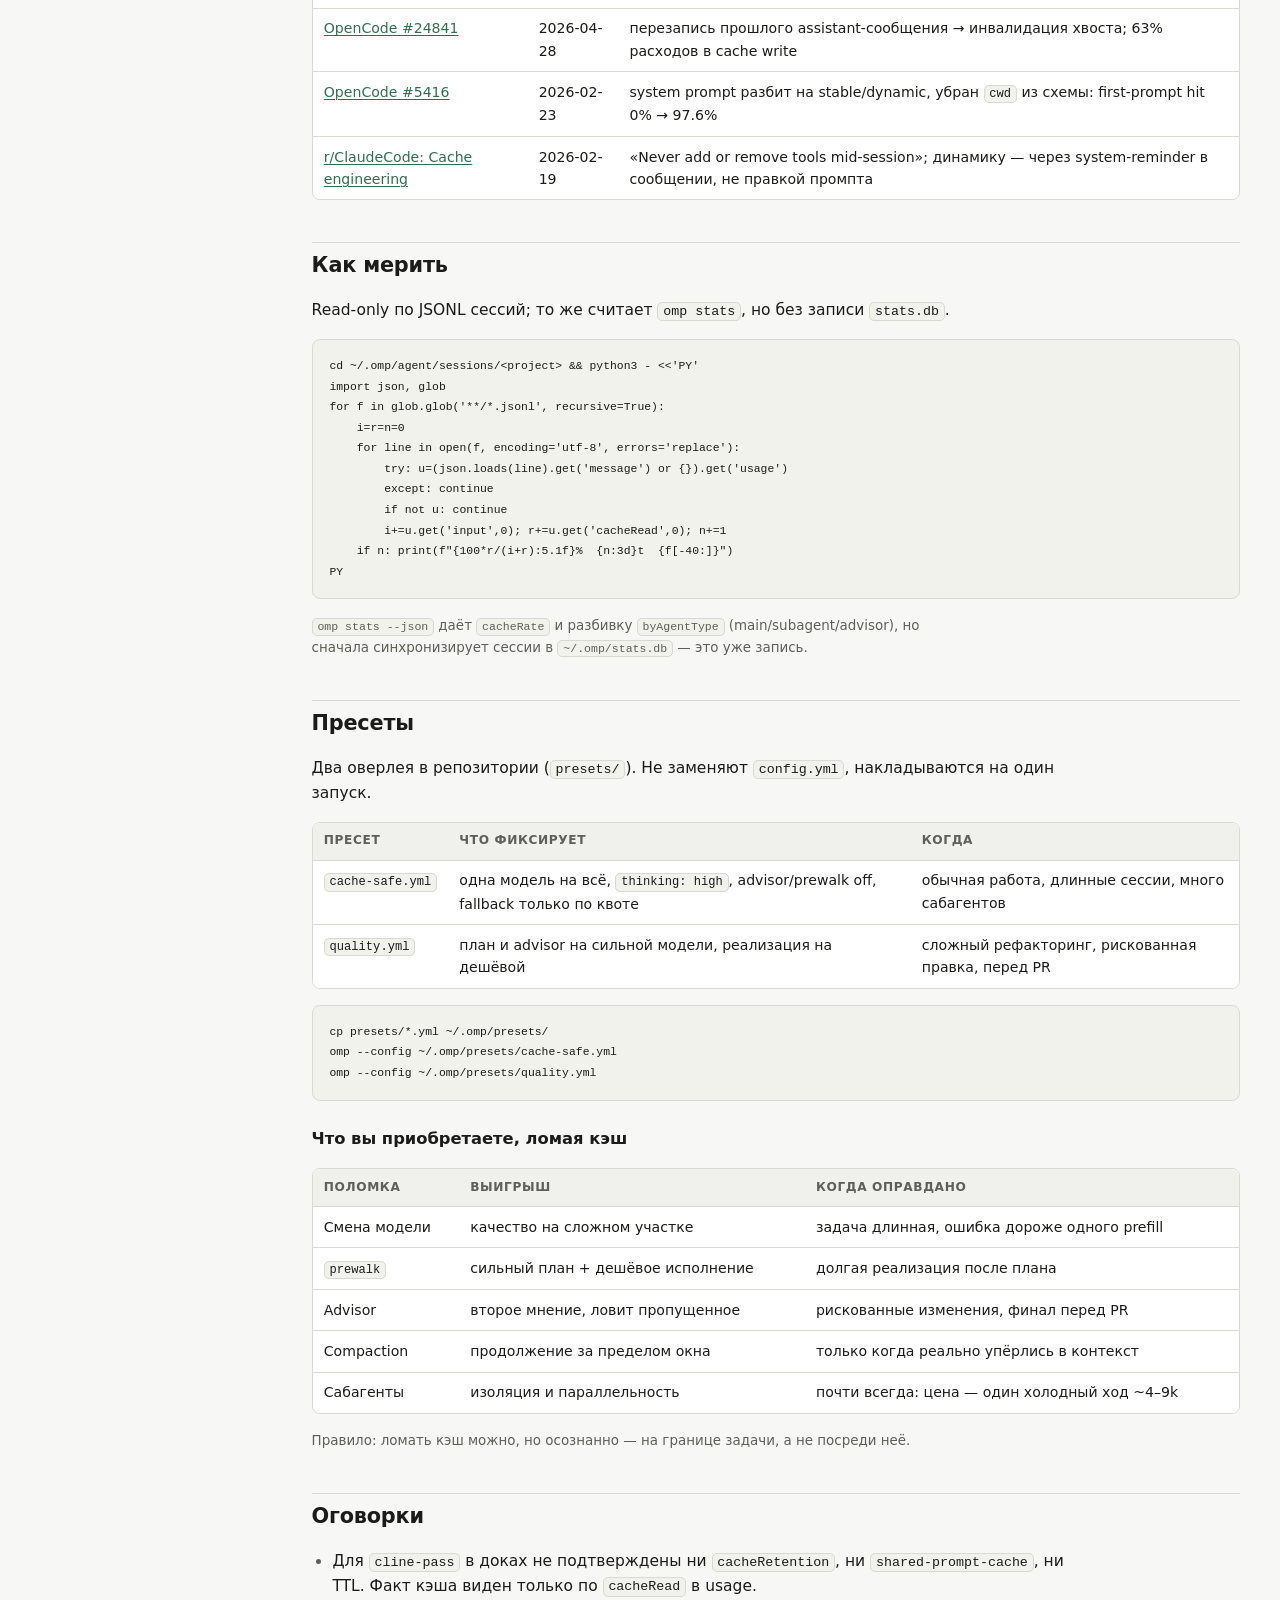
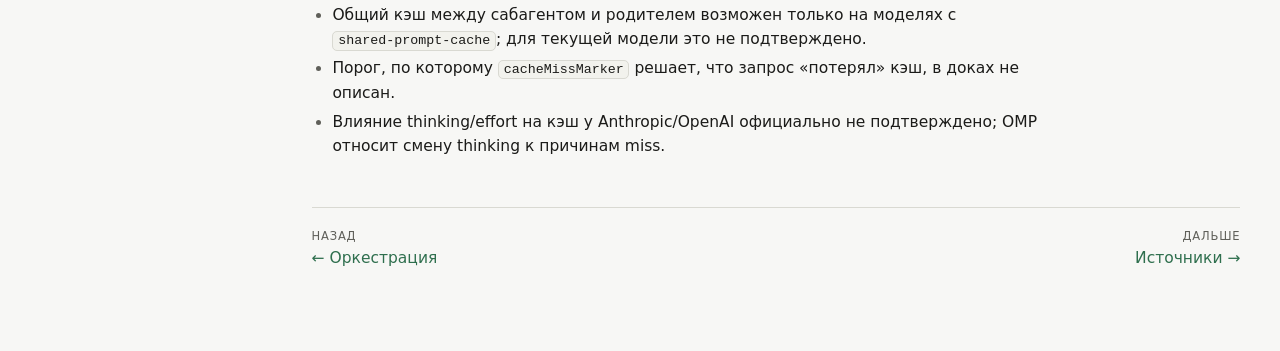
==== commit e5752fea: "docs: add cache-safe and quality presets - two --config overlays: stable-prefix vs strong-plan/advis" ====
--- a/docs/wiki/cache.html
+++ b/docs/wiki/cache.html
@@ -243,6 +243,36 @@
 PY</code></pre>
       <p class="small muted"><code>omp stats --json</code> даёт <code>cacheRate</code> и разбивку <code>byAgentType</code> (main/subagent/advisor), но сначала синхронизирует сессии в <code>~/.omp/stats.db</code> — это уже запись.</p>
 
+      <h2 id="presets">Пресеты</h2>
+      <p>Два оверлея в репозитории (<code>presets/</code>). Не заменяют <code>config.yml</code>, накладываются на один запуск.</p>
+      <div class="table-wrap">
+        <table>
+          <thead><tr><th>Пресет</th><th>Что фиксирует</th><th>Когда</th></tr></thead>
+          <tbody>
+          <tr><td><code>cache-safe.yml</code></td><td>одна модель на всё, <code>thinking: high</code>, advisor/prewalk off, fallback только по квоте</td><td>обычная работа, длинные сессии, много сабагентов</td></tr>
+          <tr><td><code>quality.yml</code></td><td>план и advisor на сильной модели, реализация на дешёвой</td><td>сложный рефакторинг, рискованная правка, перед PR</td></tr>
+          </tbody>
+        </table>
+      </div>
+<pre><code>cp presets/*.yml ~/.omp/presets/
+omp --config ~/.omp/presets/cache-safe.yml
+omp --config ~/.omp/presets/quality.yml</code></pre>
+
+      <h3>Что вы приобретаете, ломая кэш</h3>
+      <div class="table-wrap">
+        <table>
+          <thead><tr><th>Поломка</th><th>Выигрыш</th><th>Когда оправдано</th></tr></thead>
+          <tbody>
+          <tr><td>Смена модели</td><td>качество на сложном участке</td><td>задача длинная, ошибка дороже одного prefill</td></tr>
+          <tr><td><code>prewalk</code></td><td>сильный план + дешёвое исполнение</td><td>долгая реализация после плана</td></tr>
+          <tr><td>Advisor</td><td>второе мнение, ловит пропущенное</td><td>рискованные изменения, финал перед PR</td></tr>
+          <tr><td>Compaction</td><td>продолжение за пределом окна</td><td>только когда реально упёрлись в контекст</td></tr>
+          <tr><td>Сабагенты</td><td>изоляция и параллельность</td><td>почти всегда: цена — один холодный ход ~4–9k</td></tr>
+          </tbody>
+        </table>
+      </div>
+      <p class="small muted">Правило: ломать кэш можно, но осознанно — на границе задачи, а не посреди неё.</p>
+
       <h2 id="caveats">Оговорки</h2>
       <ul>
         <li>Для <code>cline-pass</code> в доках не подтверждены ни <code>cacheRetention</code>, ни <code>shared-prompt-cache</code>, ни TTL. Факт кэша виден только по <code>cacheRead</code> в usage.</li>
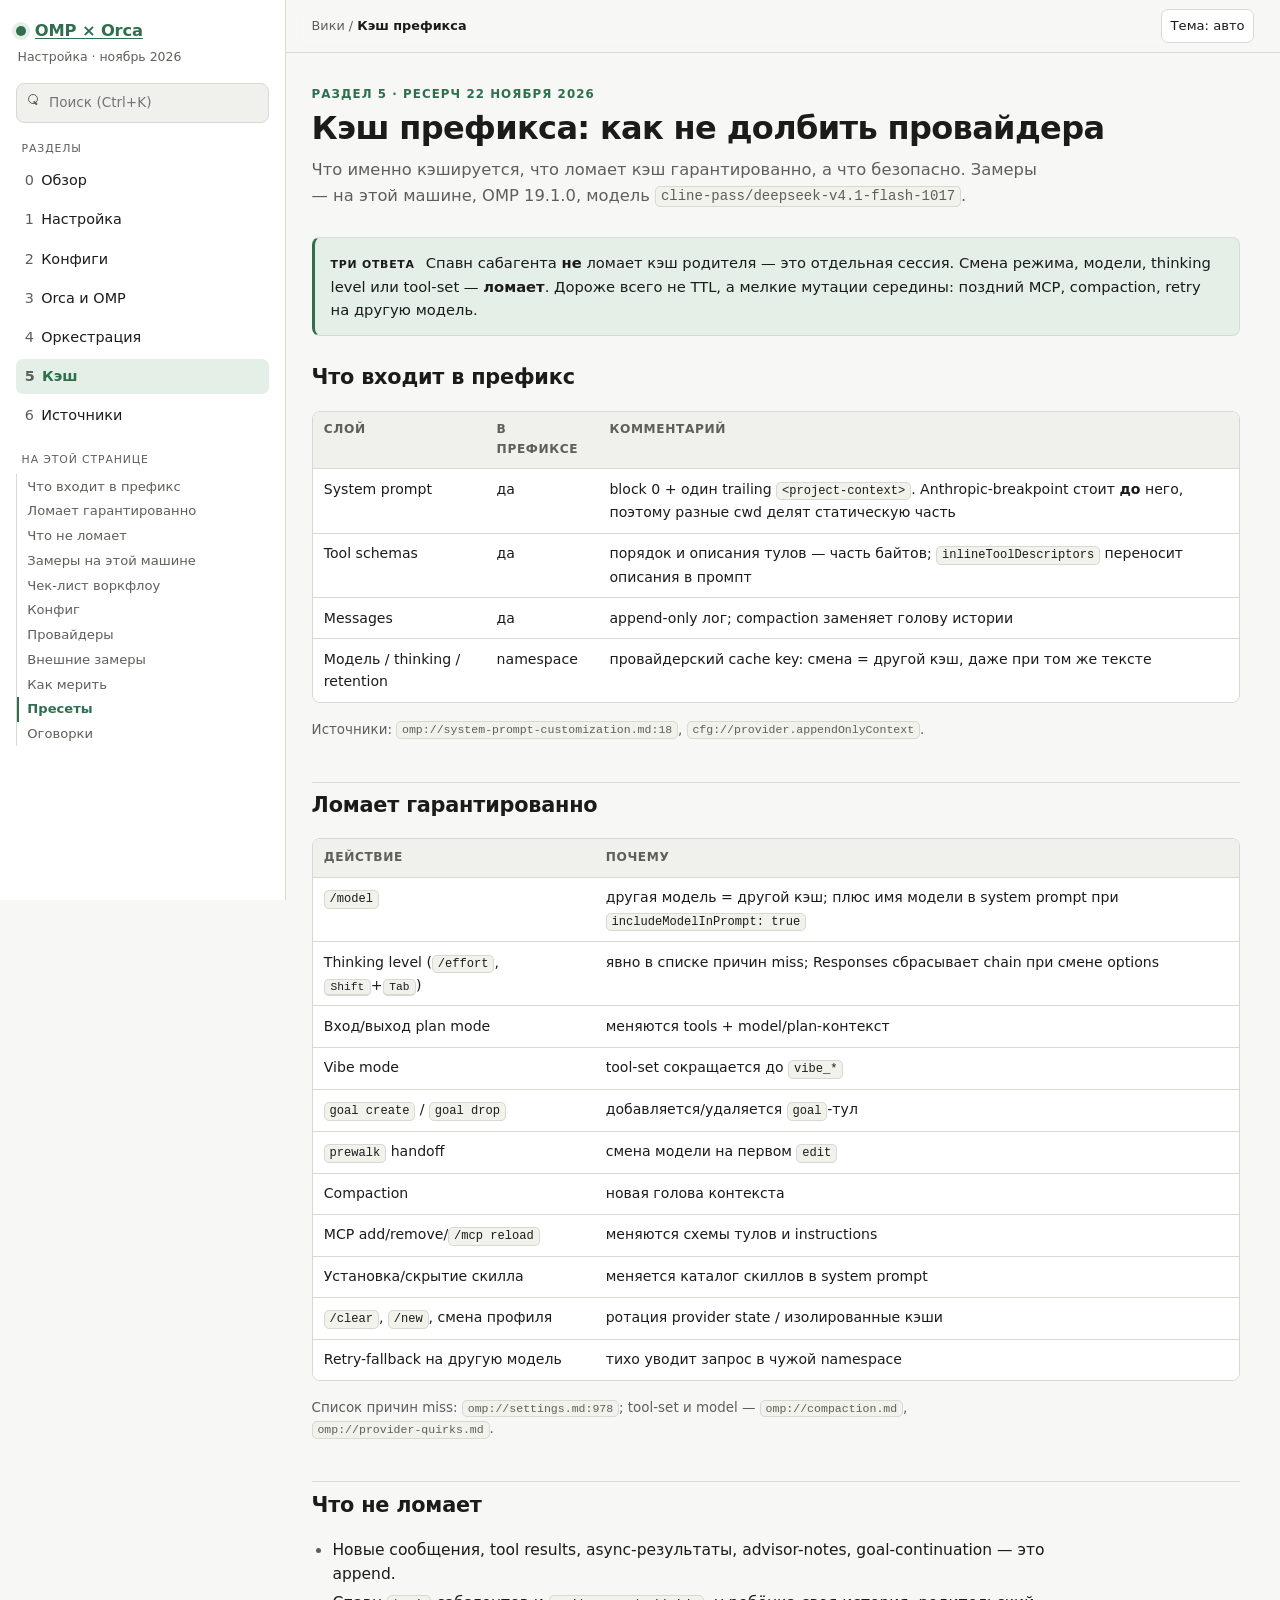
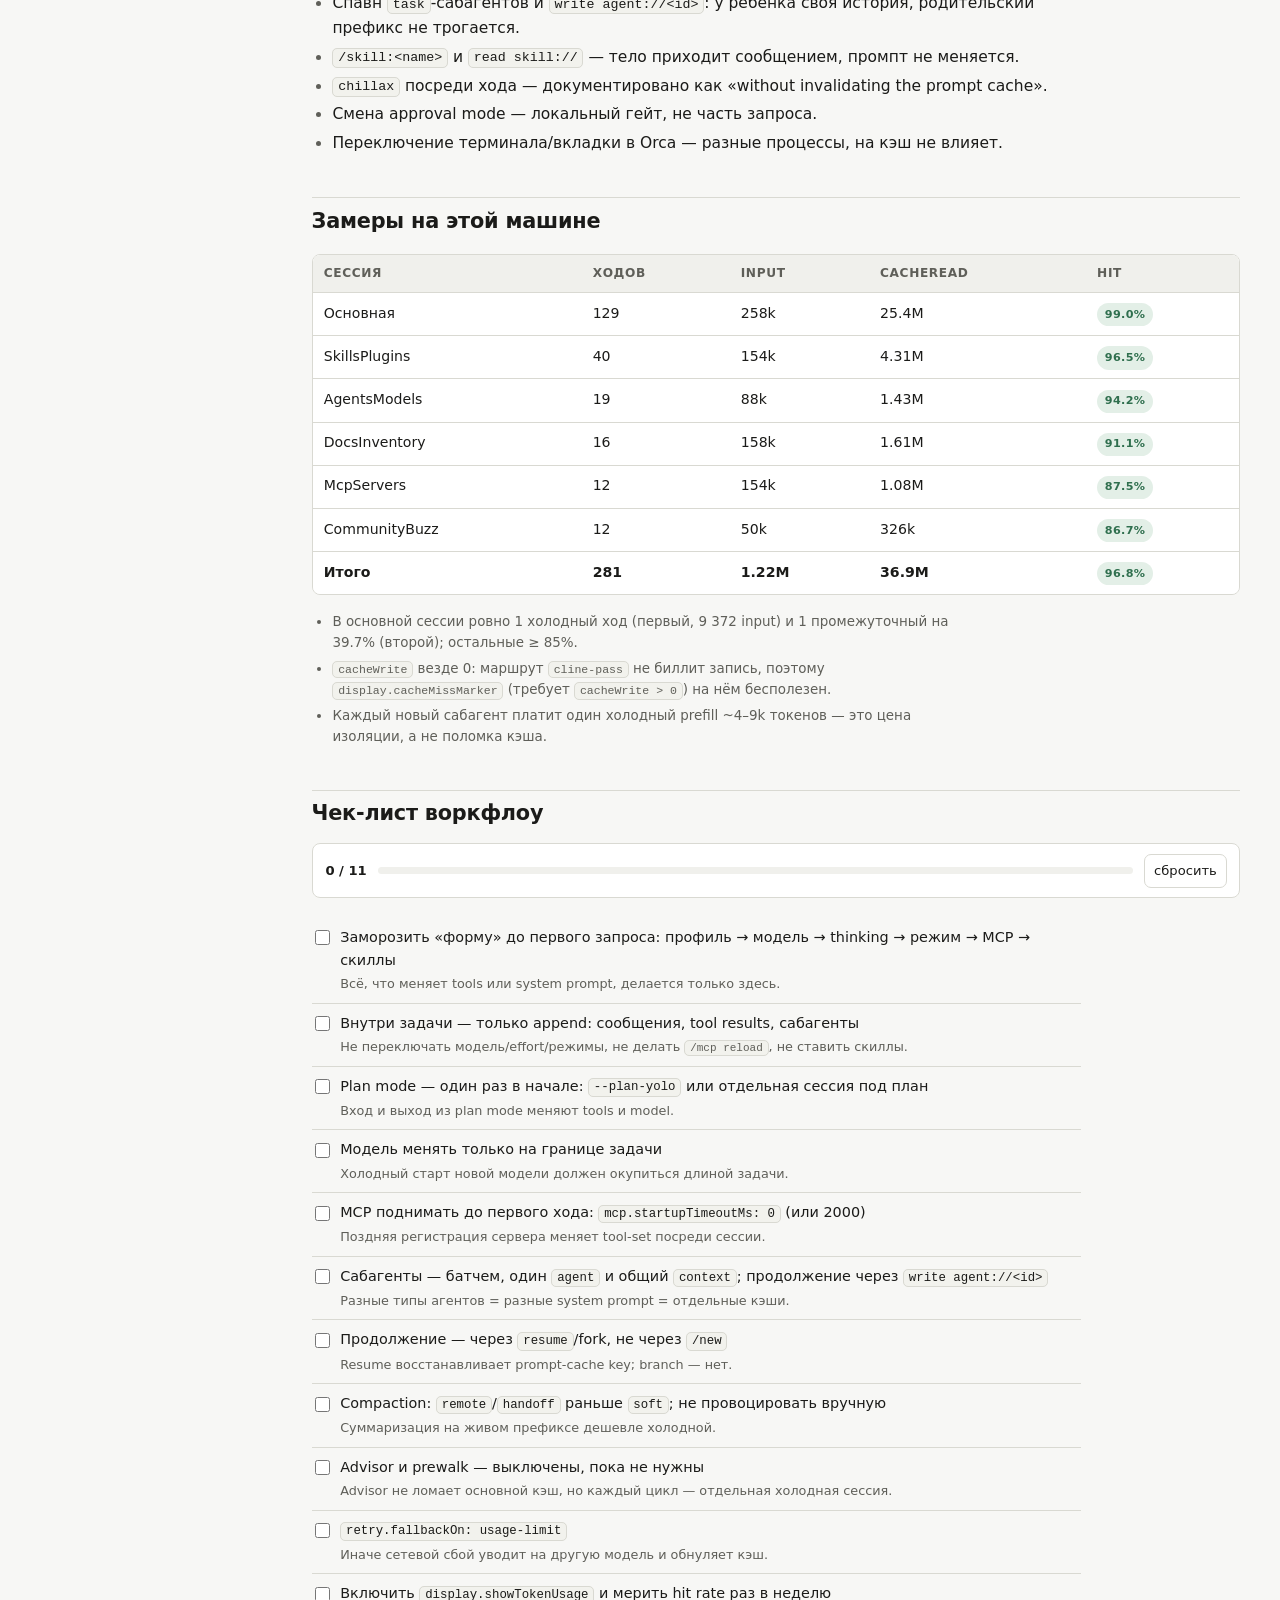
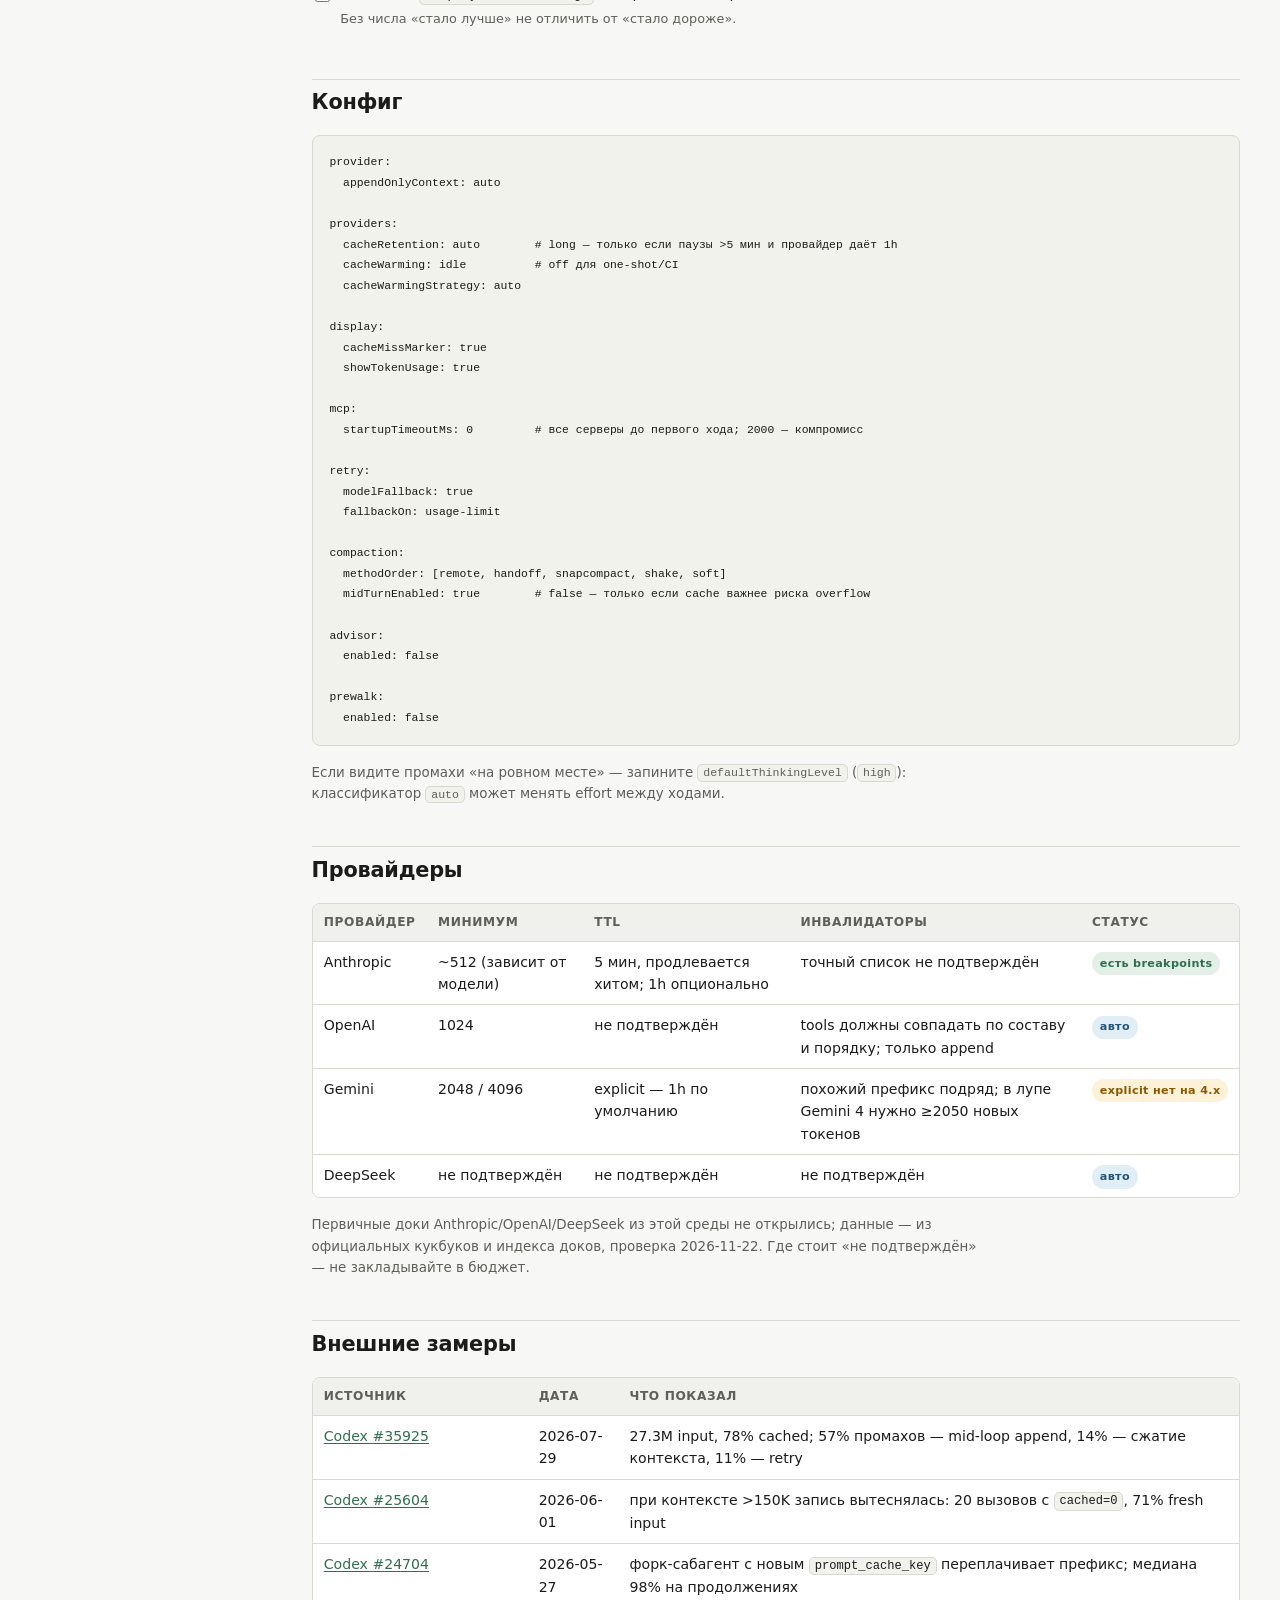
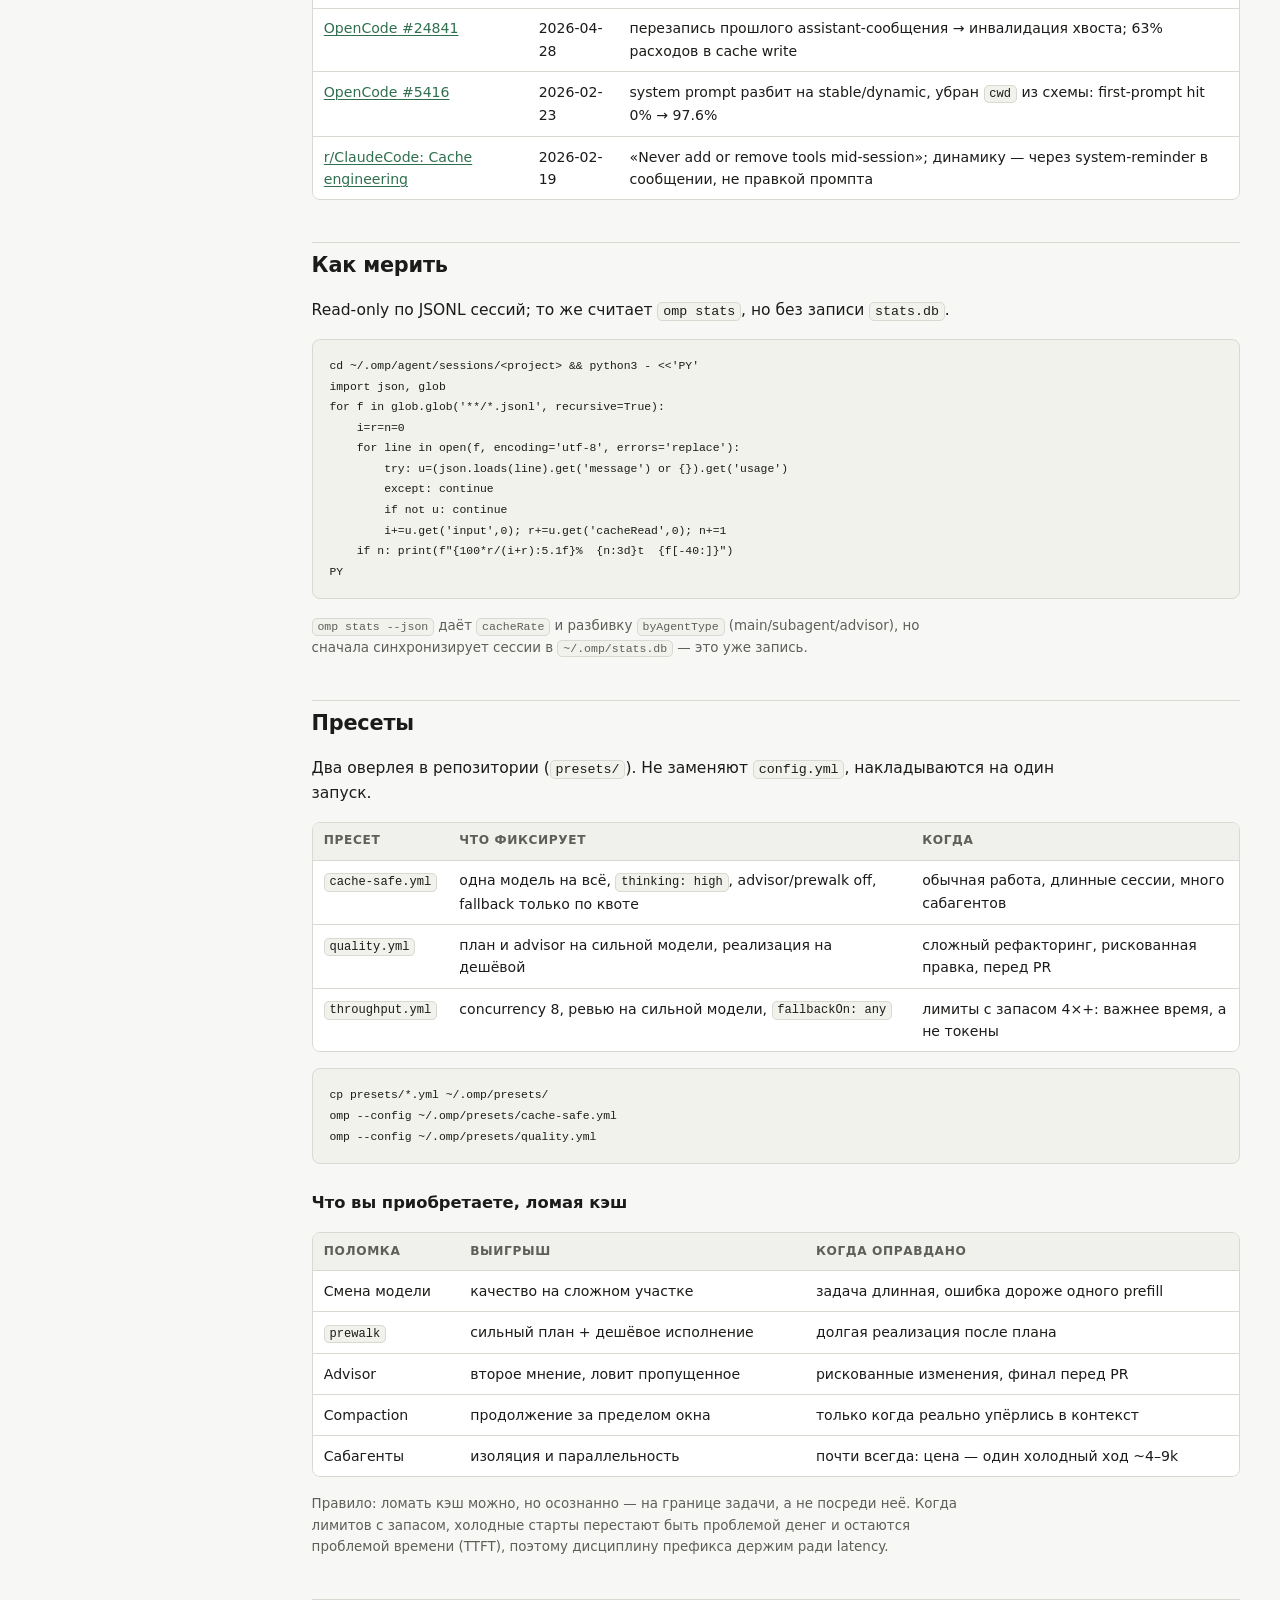
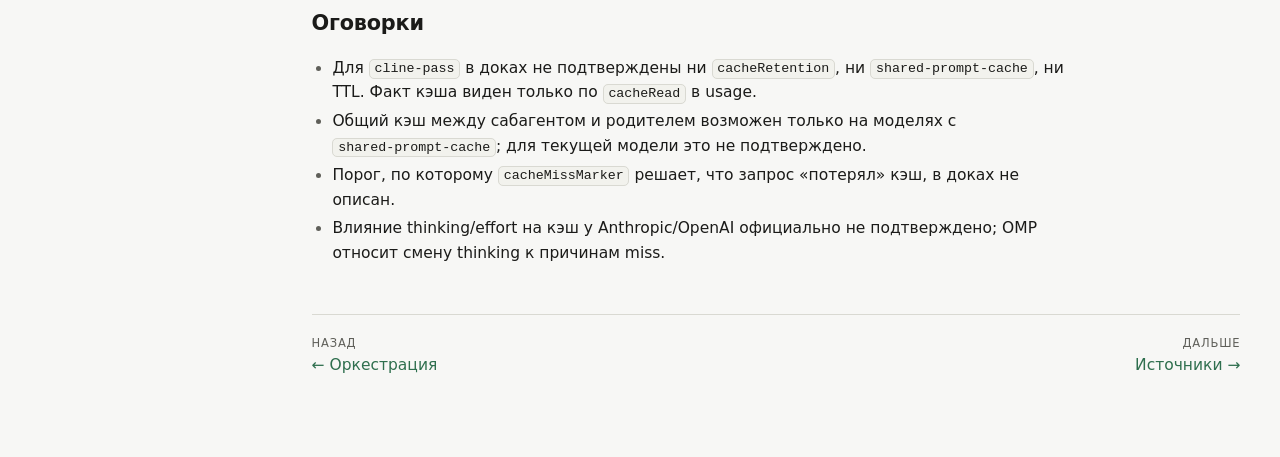
==== commit f2788661: "docs: add throughput preset for generous token limits - concurrency 8 (RAM-bound), reviewer on the s" ====
--- a/docs/wiki/cache.html
+++ b/docs/wiki/cache.html
@@ -251,6 +251,7 @@
           <tbody>
           <tr><td><code>cache-safe.yml</code></td><td>одна модель на всё, <code>thinking: high</code>, advisor/prewalk off, fallback только по квоте</td><td>обычная работа, длинные сессии, много сабагентов</td></tr>
           <tr><td><code>quality.yml</code></td><td>план и advisor на сильной модели, реализация на дешёвой</td><td>сложный рефакторинг, рискованная правка, перед PR</td></tr>
+          <tr><td><code>throughput.yml</code></td><td>concurrency 8, ревью на сильной модели, <code>fallbackOn: any</code></td><td>лимиты с запасом 4×+: важнее время, а не токены</td></tr>
           </tbody>
         </table>
       </div>
@@ -271,7 +272,7 @@
           </tbody>
         </table>
       </div>
-      <p class="small muted">Правило: ломать кэш можно, но осознанно — на границе задачи, а не посреди неё.</p>
+      <p class="small muted">Правило: ломать кэш можно, но осознанно — на границе задачи, а не посреди неё. Когда лимитов с запасом, холодные старты перестают быть проблемой денег и остаются проблемой времени (TTFT), поэтому дисциплину префикса держим ради latency.</p>
 
       <h2 id="caveats">Оговорки</h2>
       <ul>
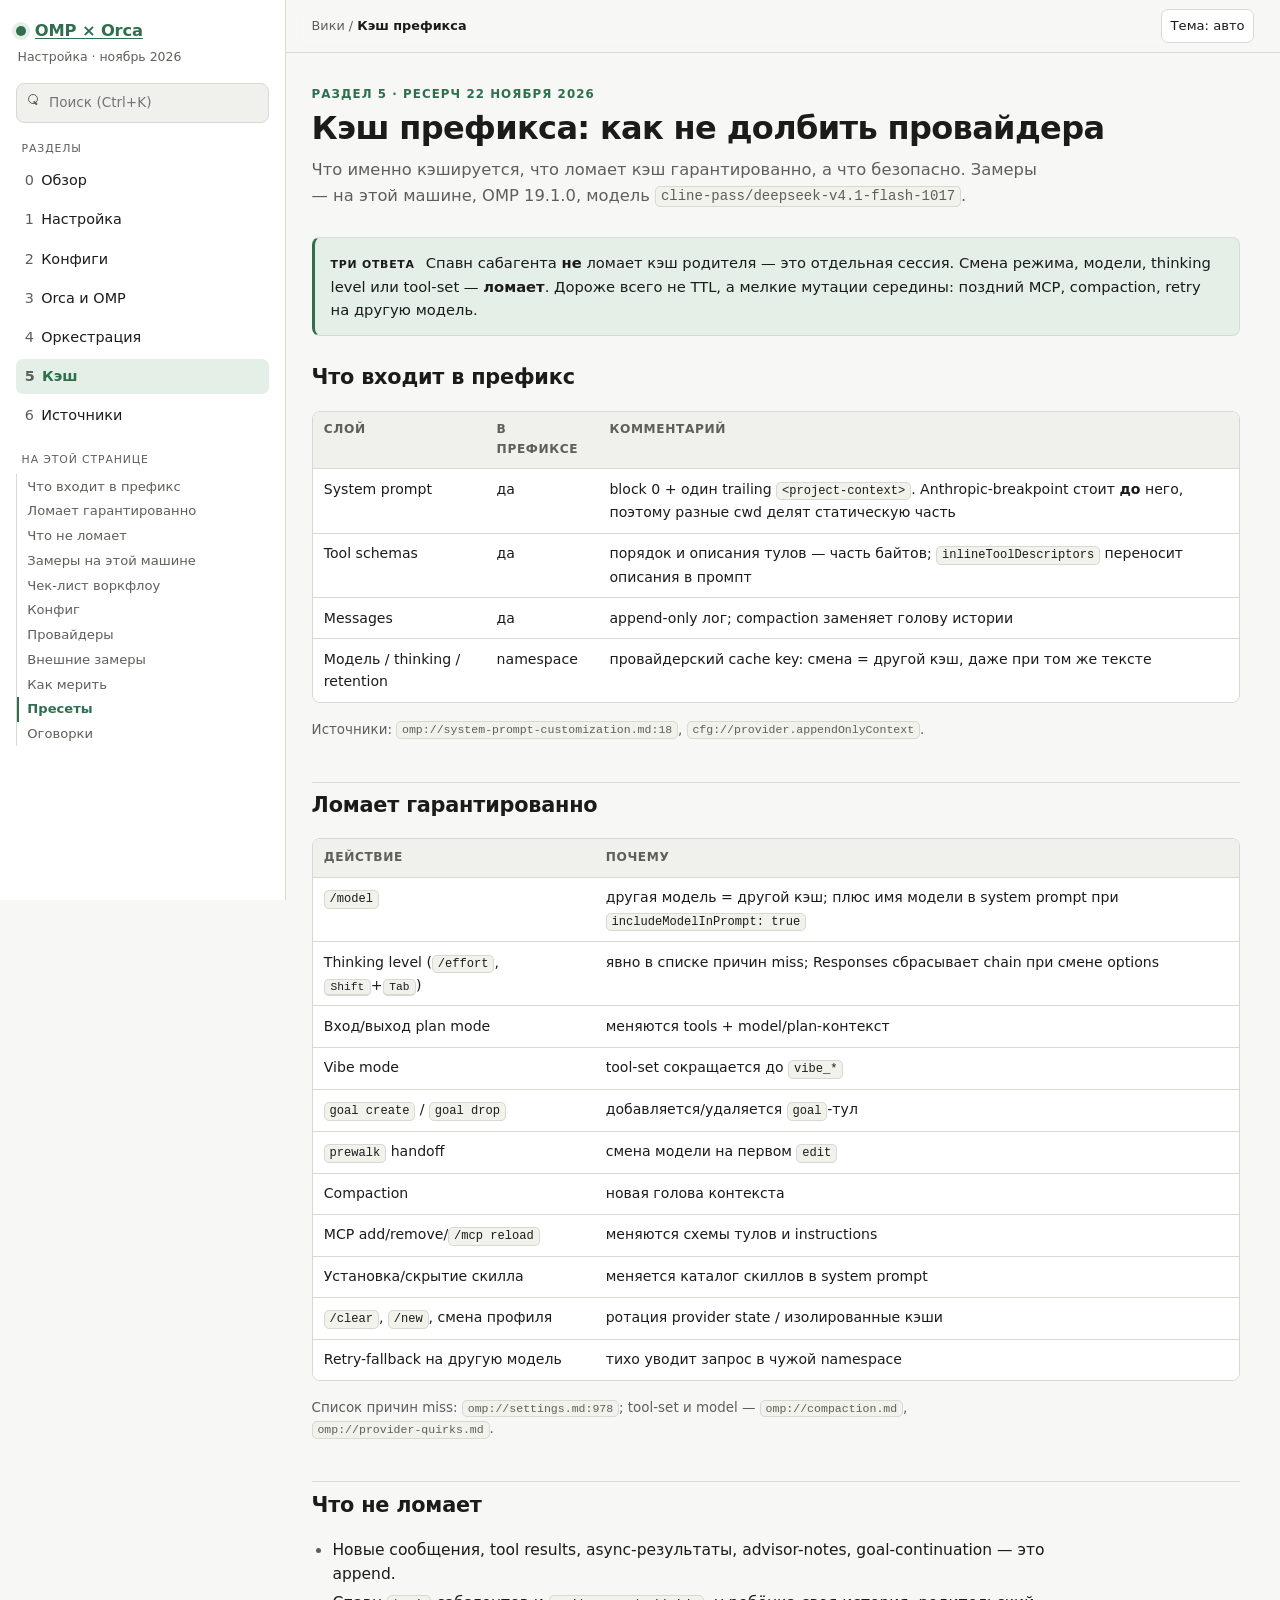
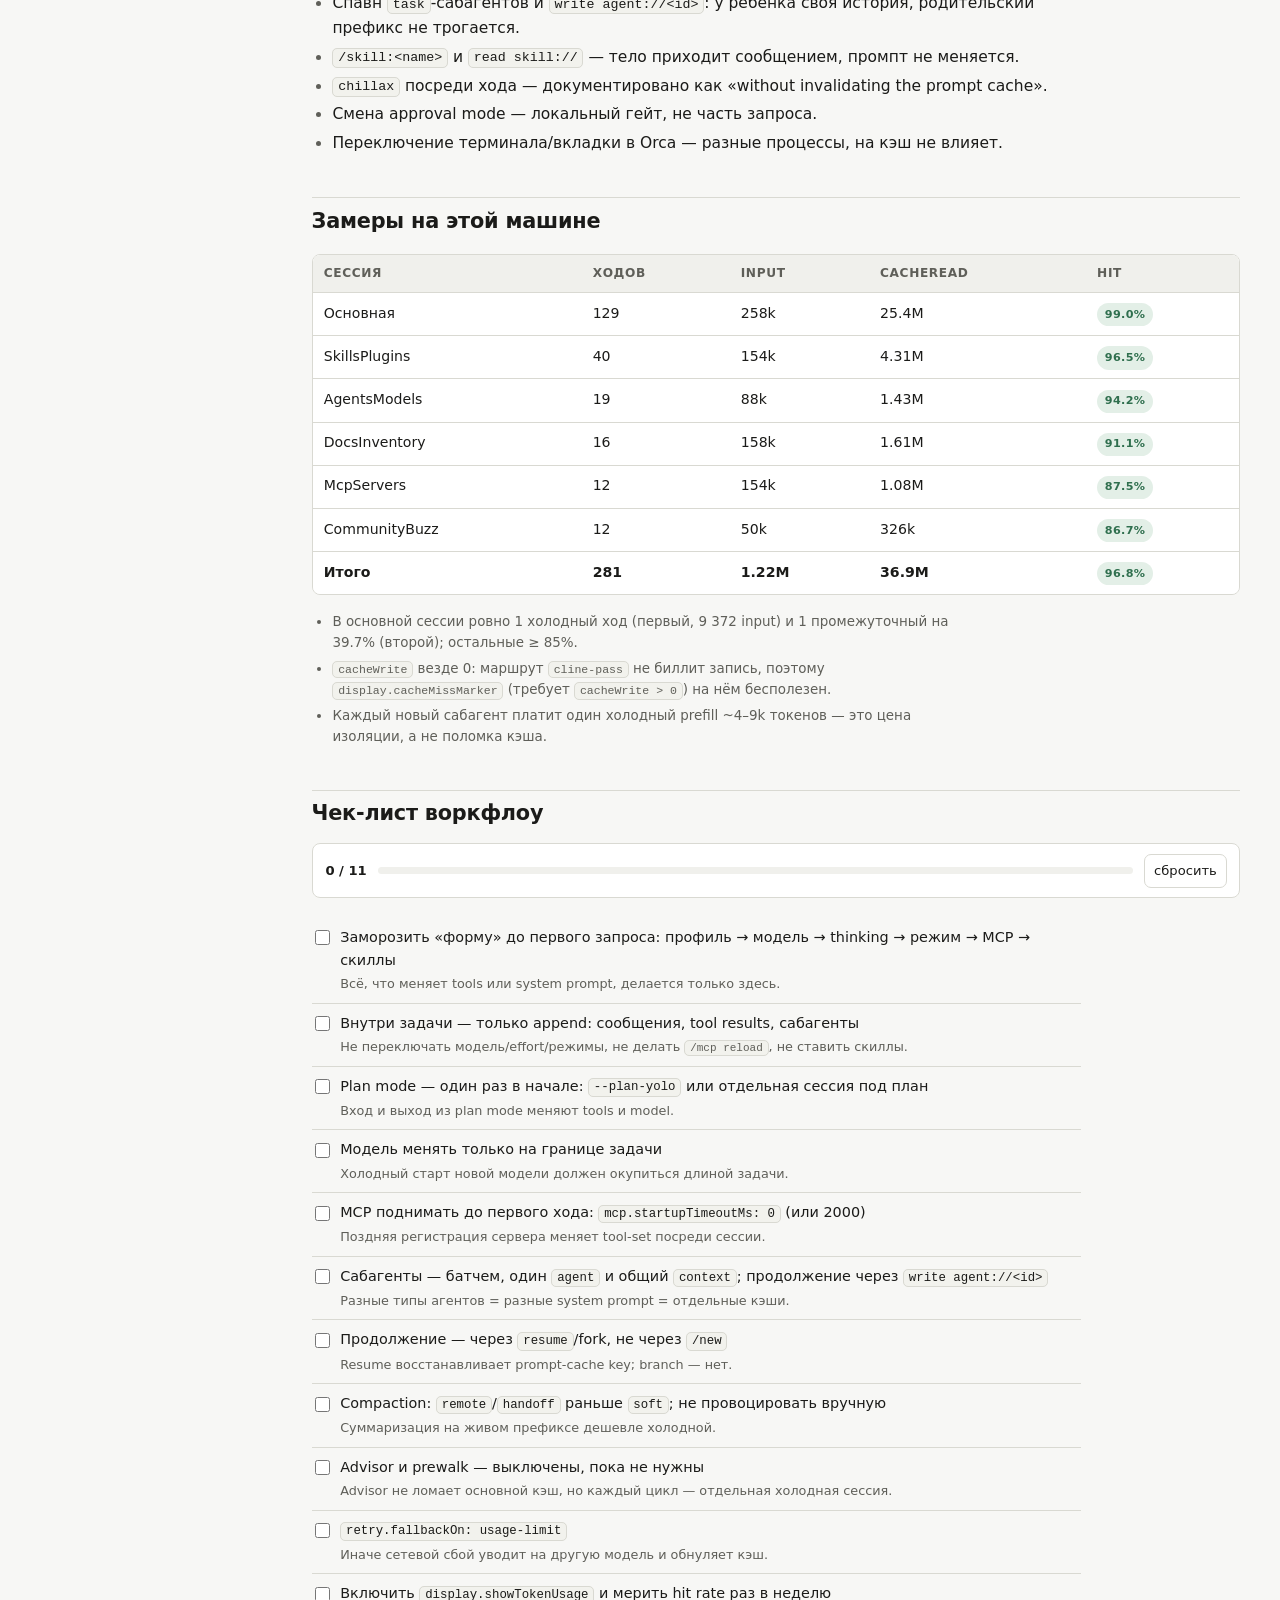
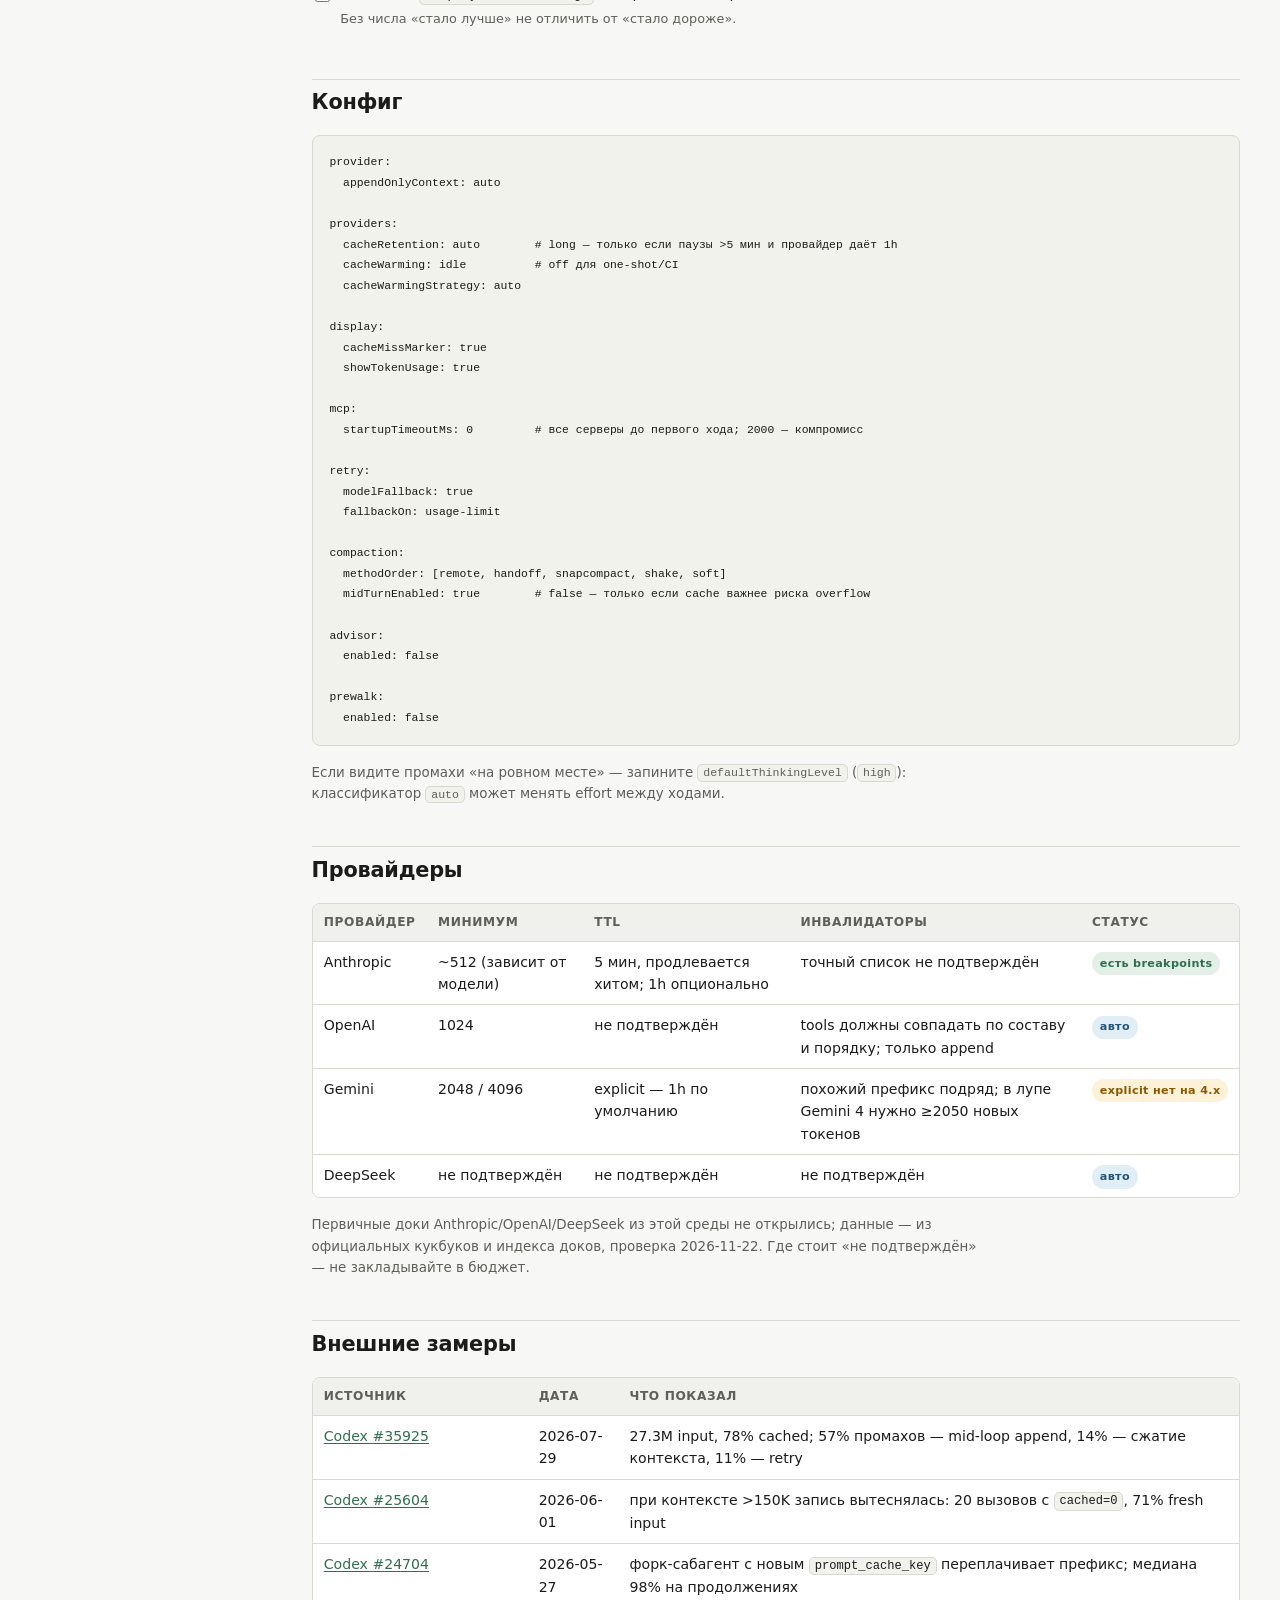
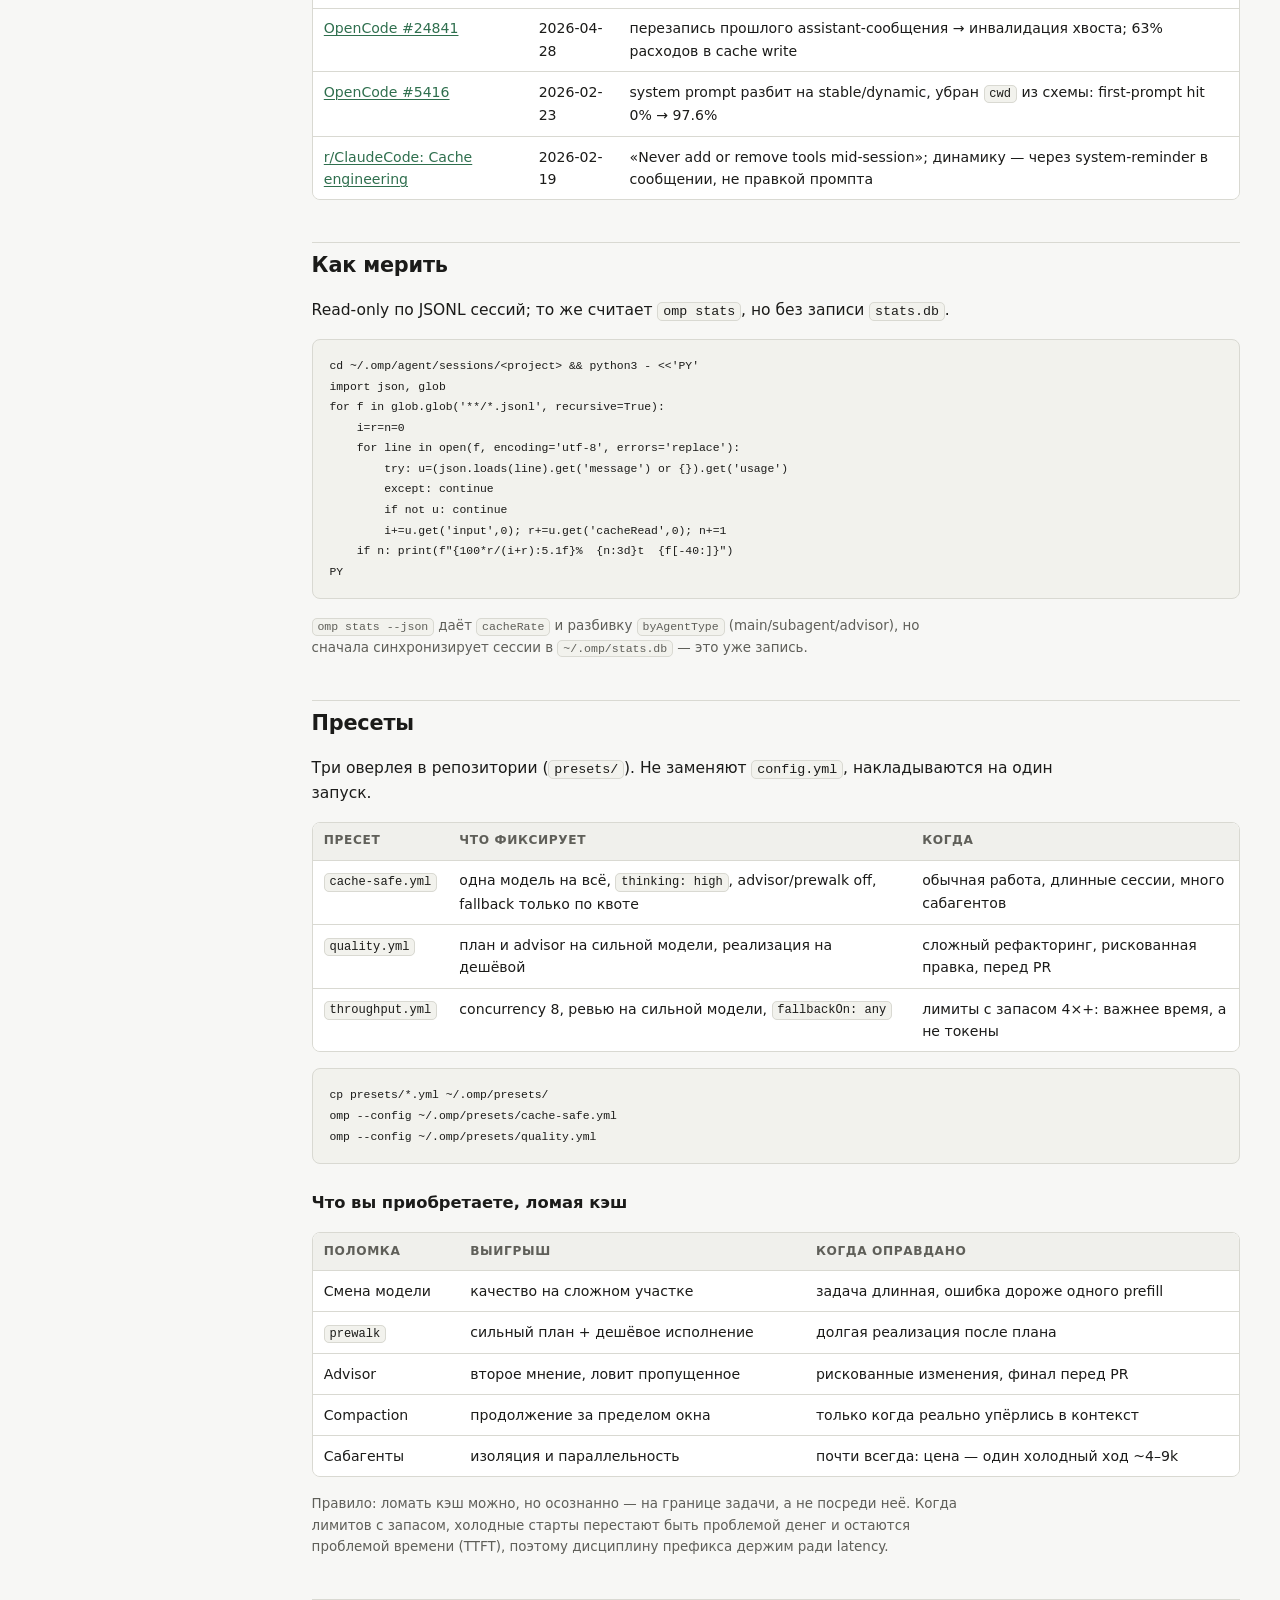
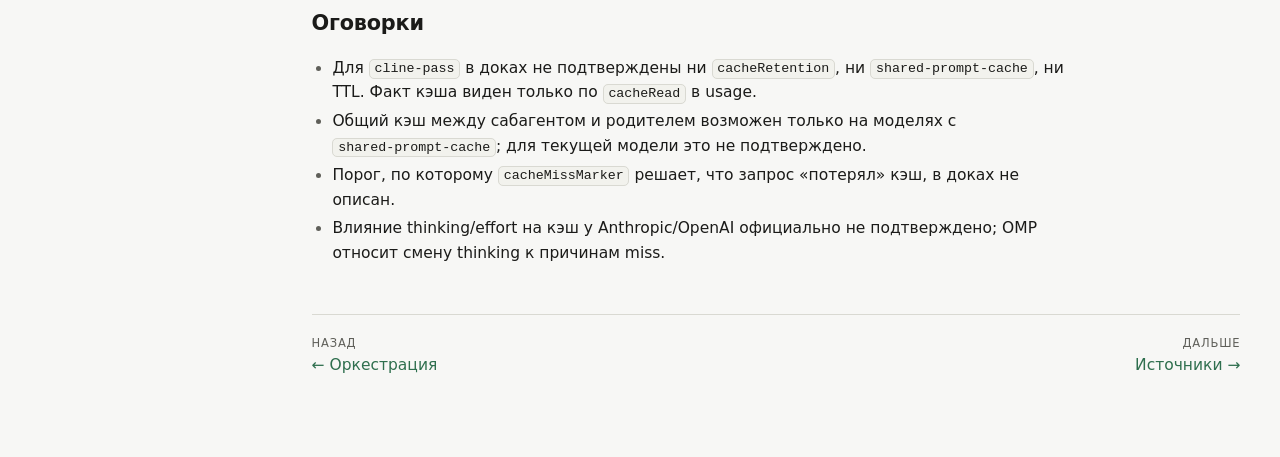
==== commit ee549040: "docs: record installed presets and the actions-config fix - Три пресета, а не два; рецепт проверки о" ====
--- a/docs/wiki/cache.html
+++ b/docs/wiki/cache.html
@@ -244,7 +244,7 @@
       <p class="small muted"><code>omp stats --json</code> даёт <code>cacheRate</code> и разбивку <code>byAgentType</code> (main/subagent/advisor), но сначала синхронизирует сессии в <code>~/.omp/stats.db</code> — это уже запись.</p>
 
       <h2 id="presets">Пресеты</h2>
-      <p>Два оверлея в репозитории (<code>presets/</code>). Не заменяют <code>config.yml</code>, накладываются на один запуск.</p>
+      <p>Три оверлея в репозитории (<code>presets/</code>). Не заменяют <code>config.yml</code>, накладываются на один запуск.</p>
       <div class="table-wrap">
         <table>
           <thead><tr><th>Пресет</th><th>Что фиксирует</th><th>Когда</th></tr></thead>
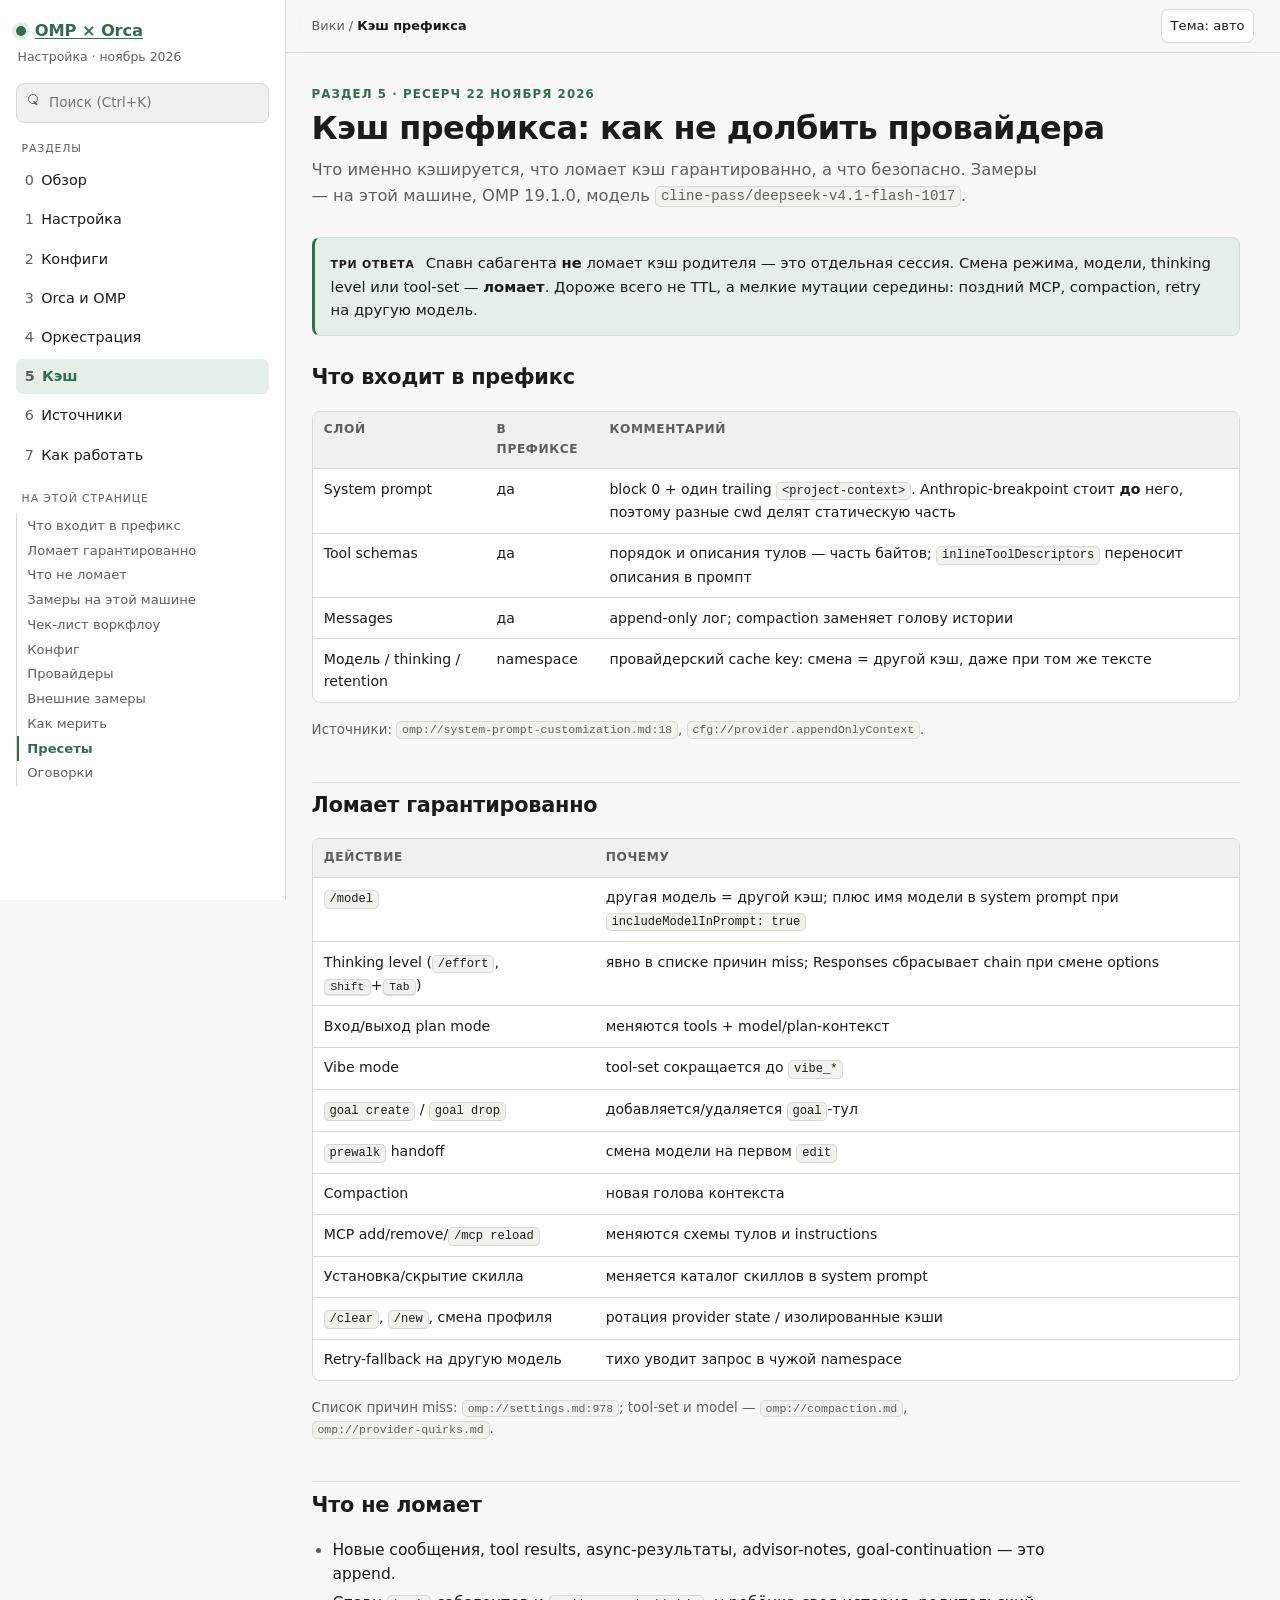
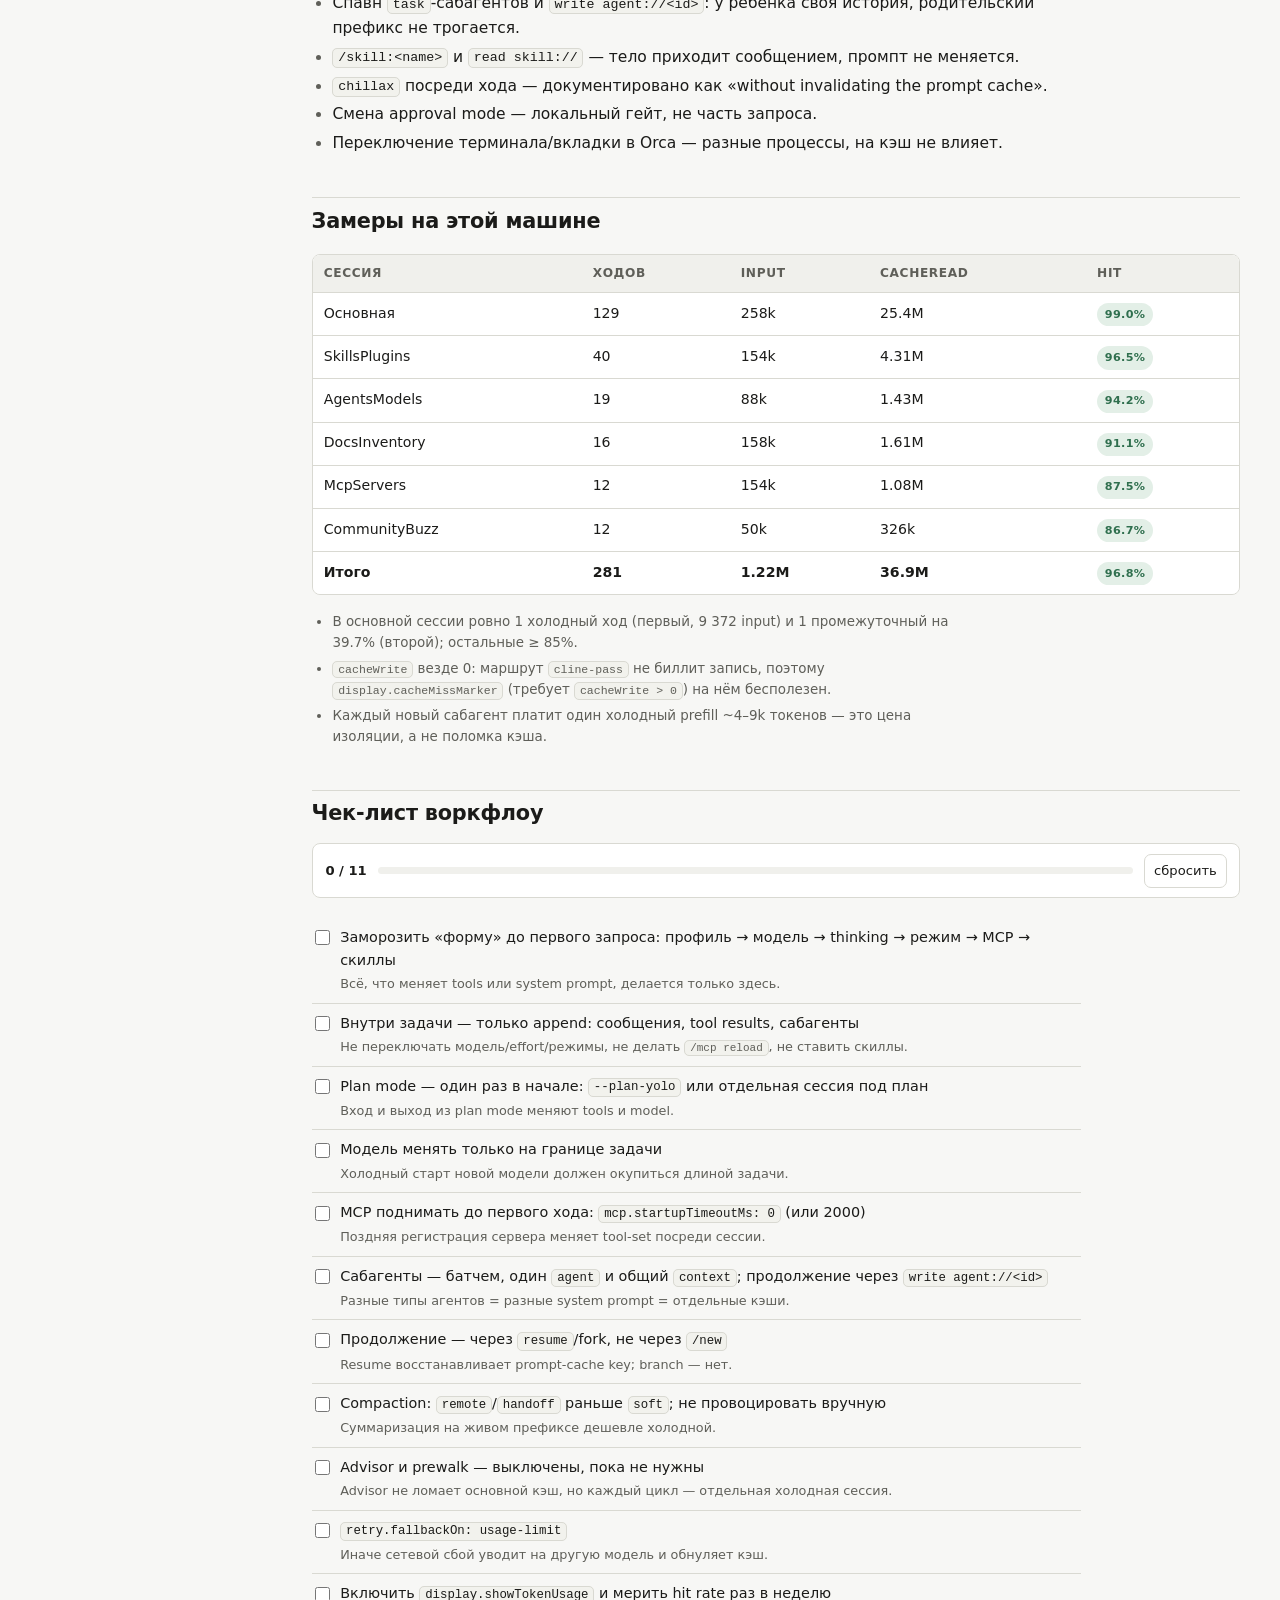
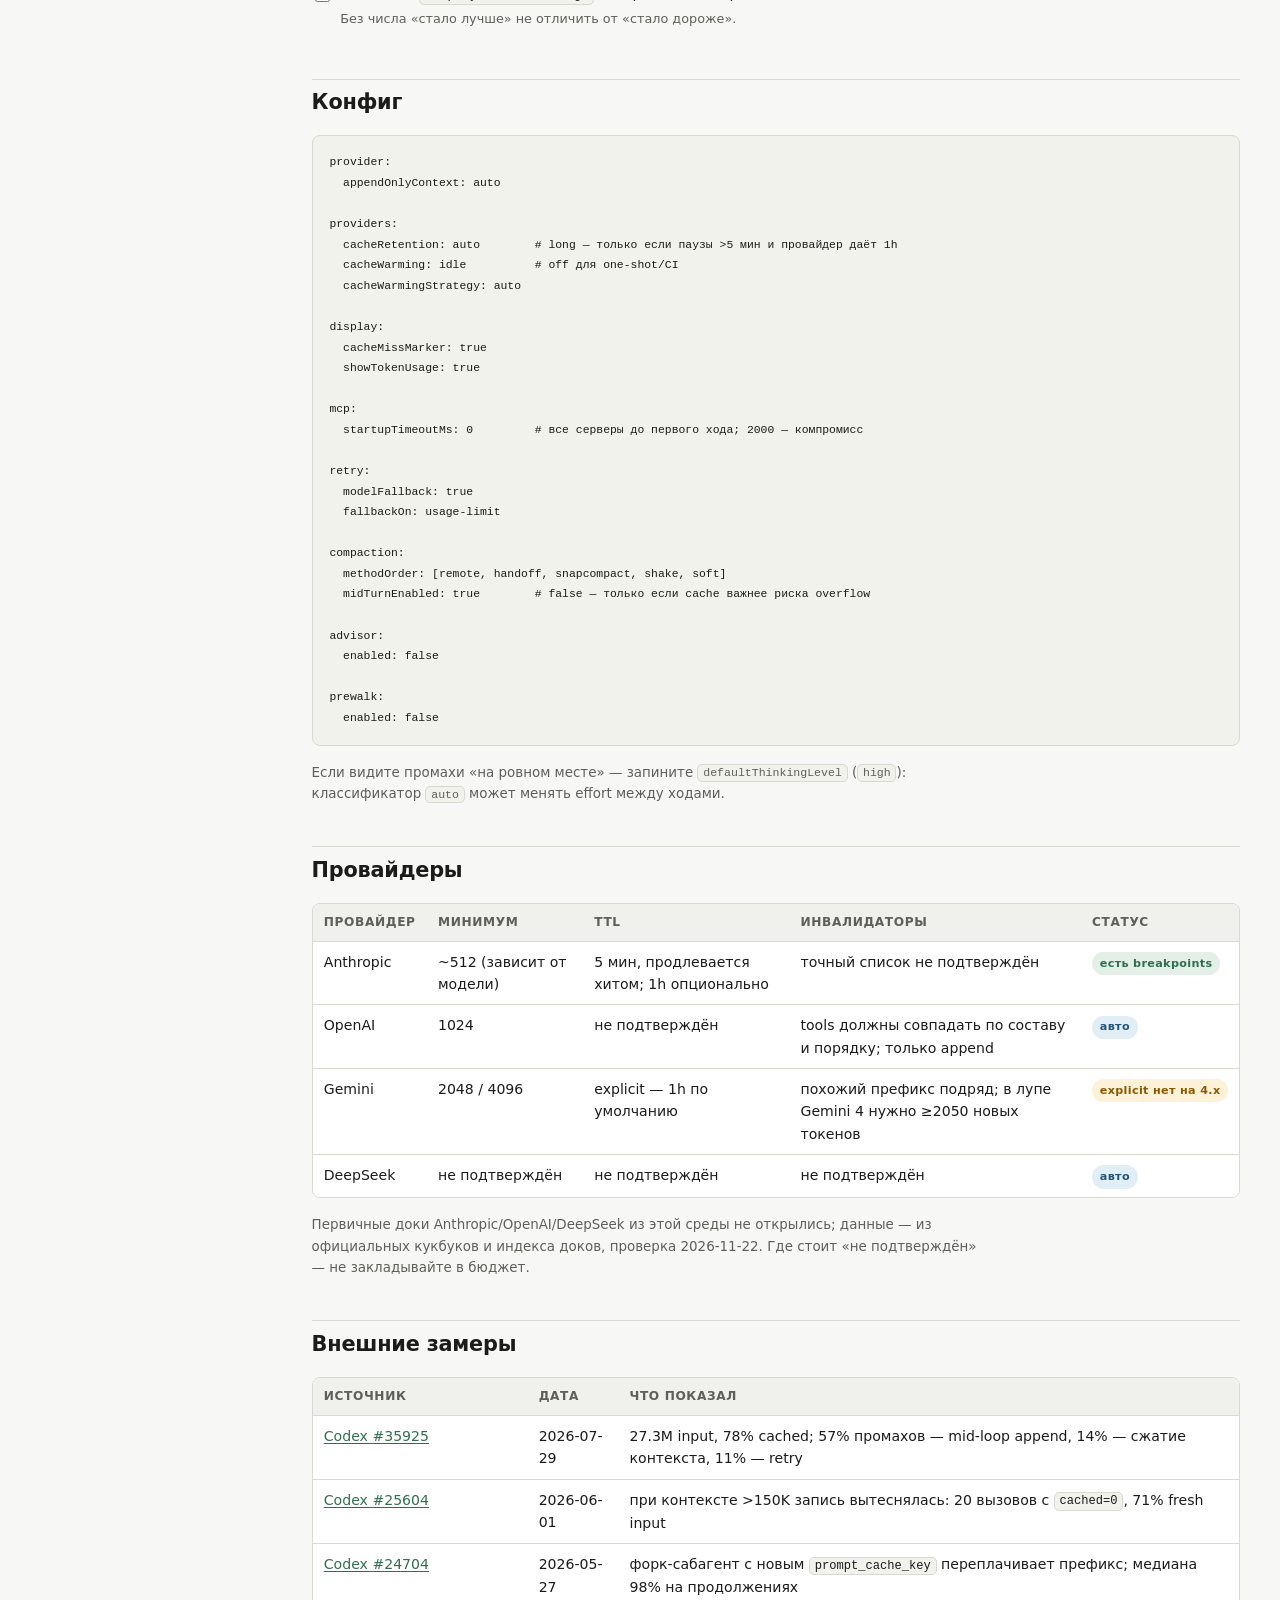
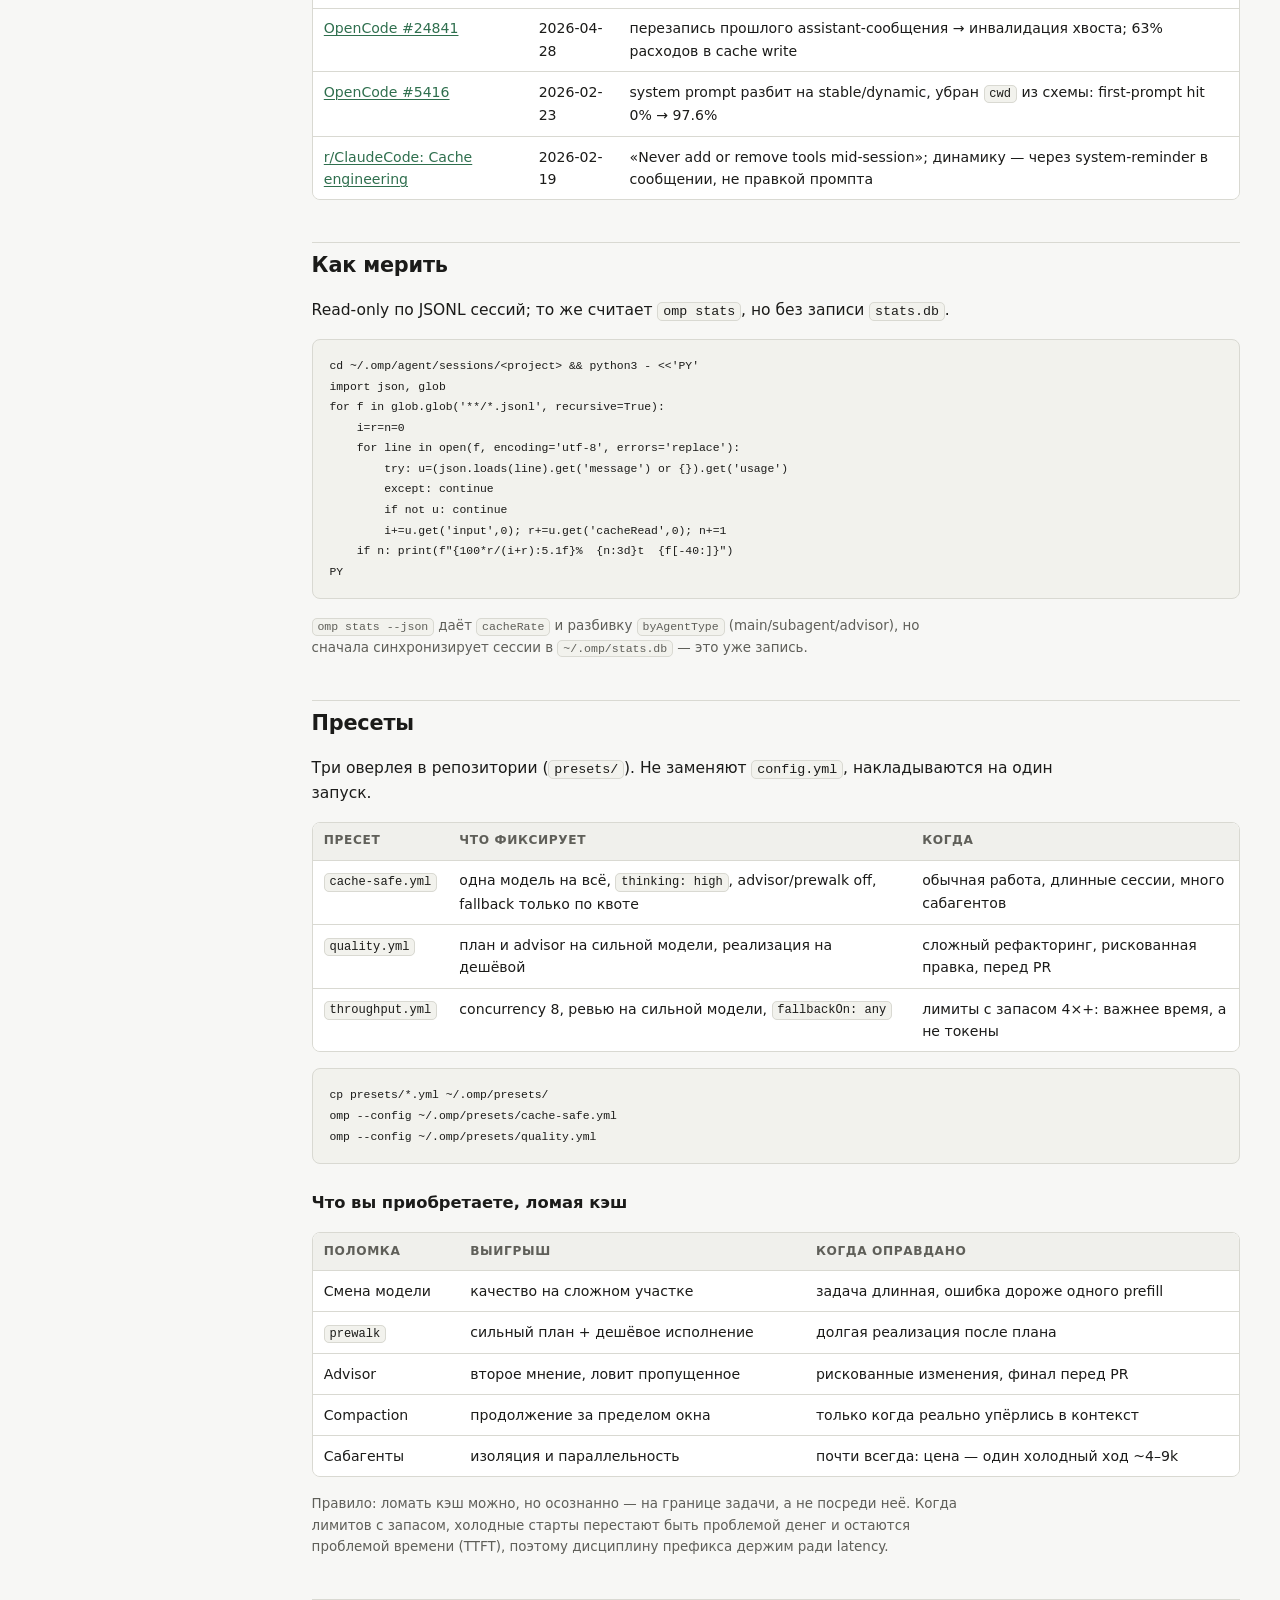
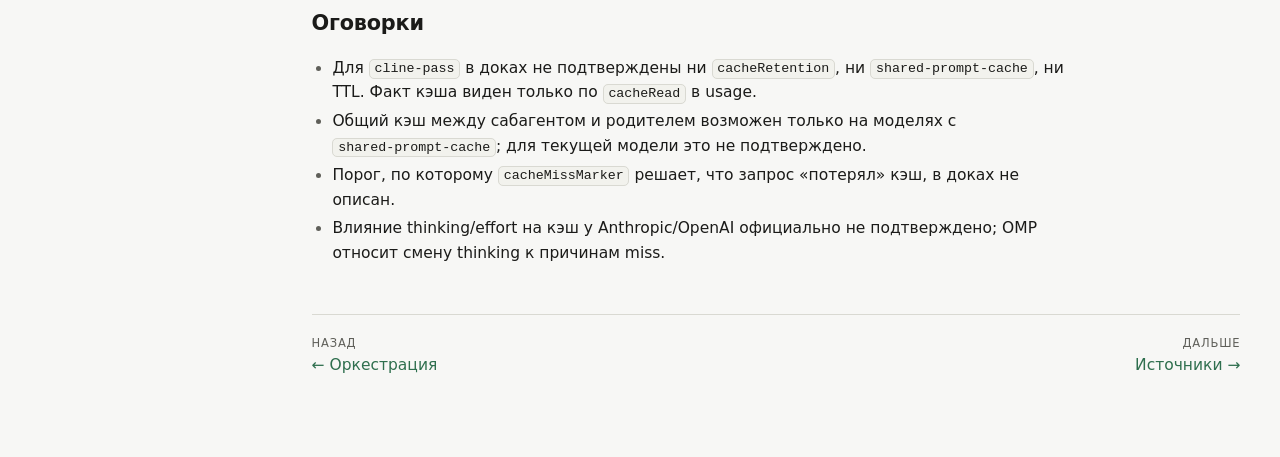
==== commit cae02c3b: "docs(wiki): добавить страницу «Как работать» - Раздел 7: запуск режимов, расшифровка статус-строки и" ====
--- a/docs/wiki/cache.html
+++ b/docs/wiki/cache.html
@@ -28,6 +28,7 @@
       <li><a href="orchestration.html"><span class="num">4</span>Оркестрация</a></li>
       <li><a href="cache.html"><span class="num">5</span>Кэш</a></li>
       <li><a href="sources.html"><span class="num">6</span>Источники</a></li>
+      <li><a href="guide.html"><span class="num">7</span>Как работать</a></li>
     </ul>
 
     <p class="nav-group-title">На этой странице</p>
